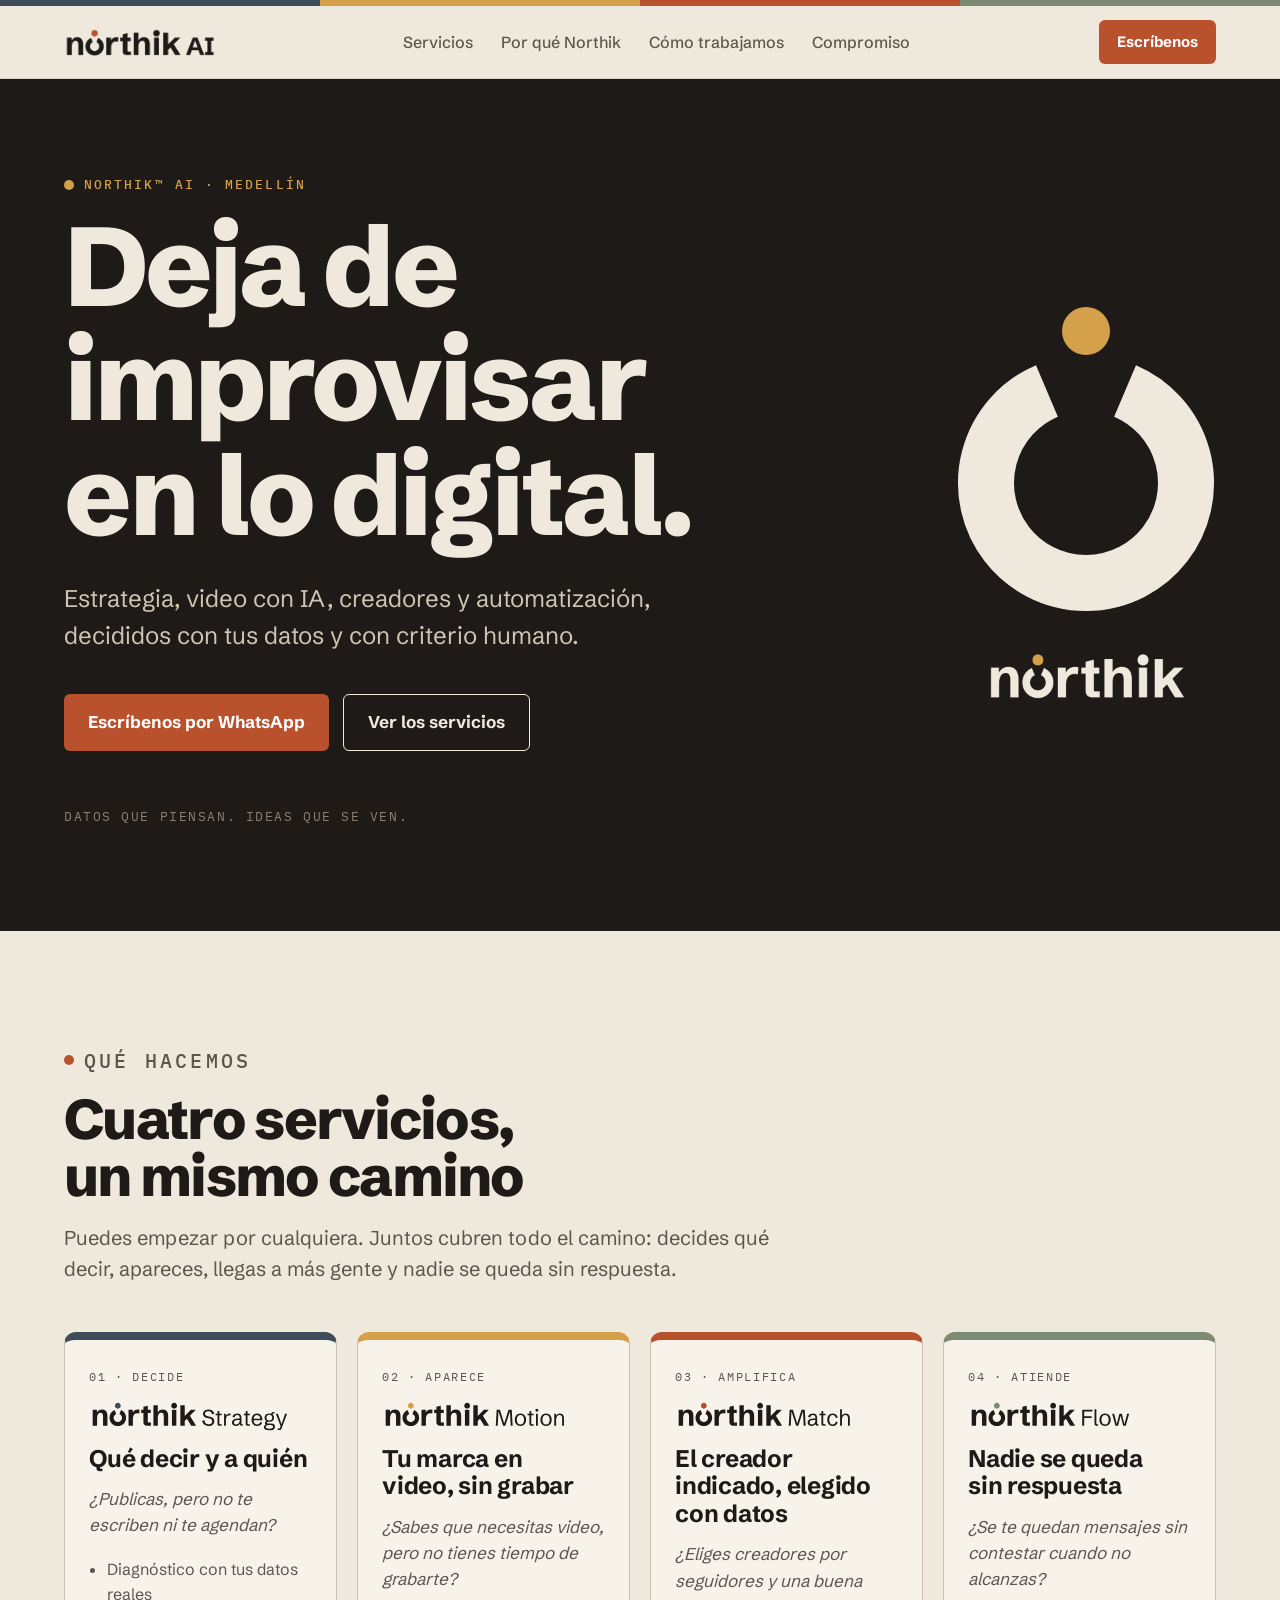
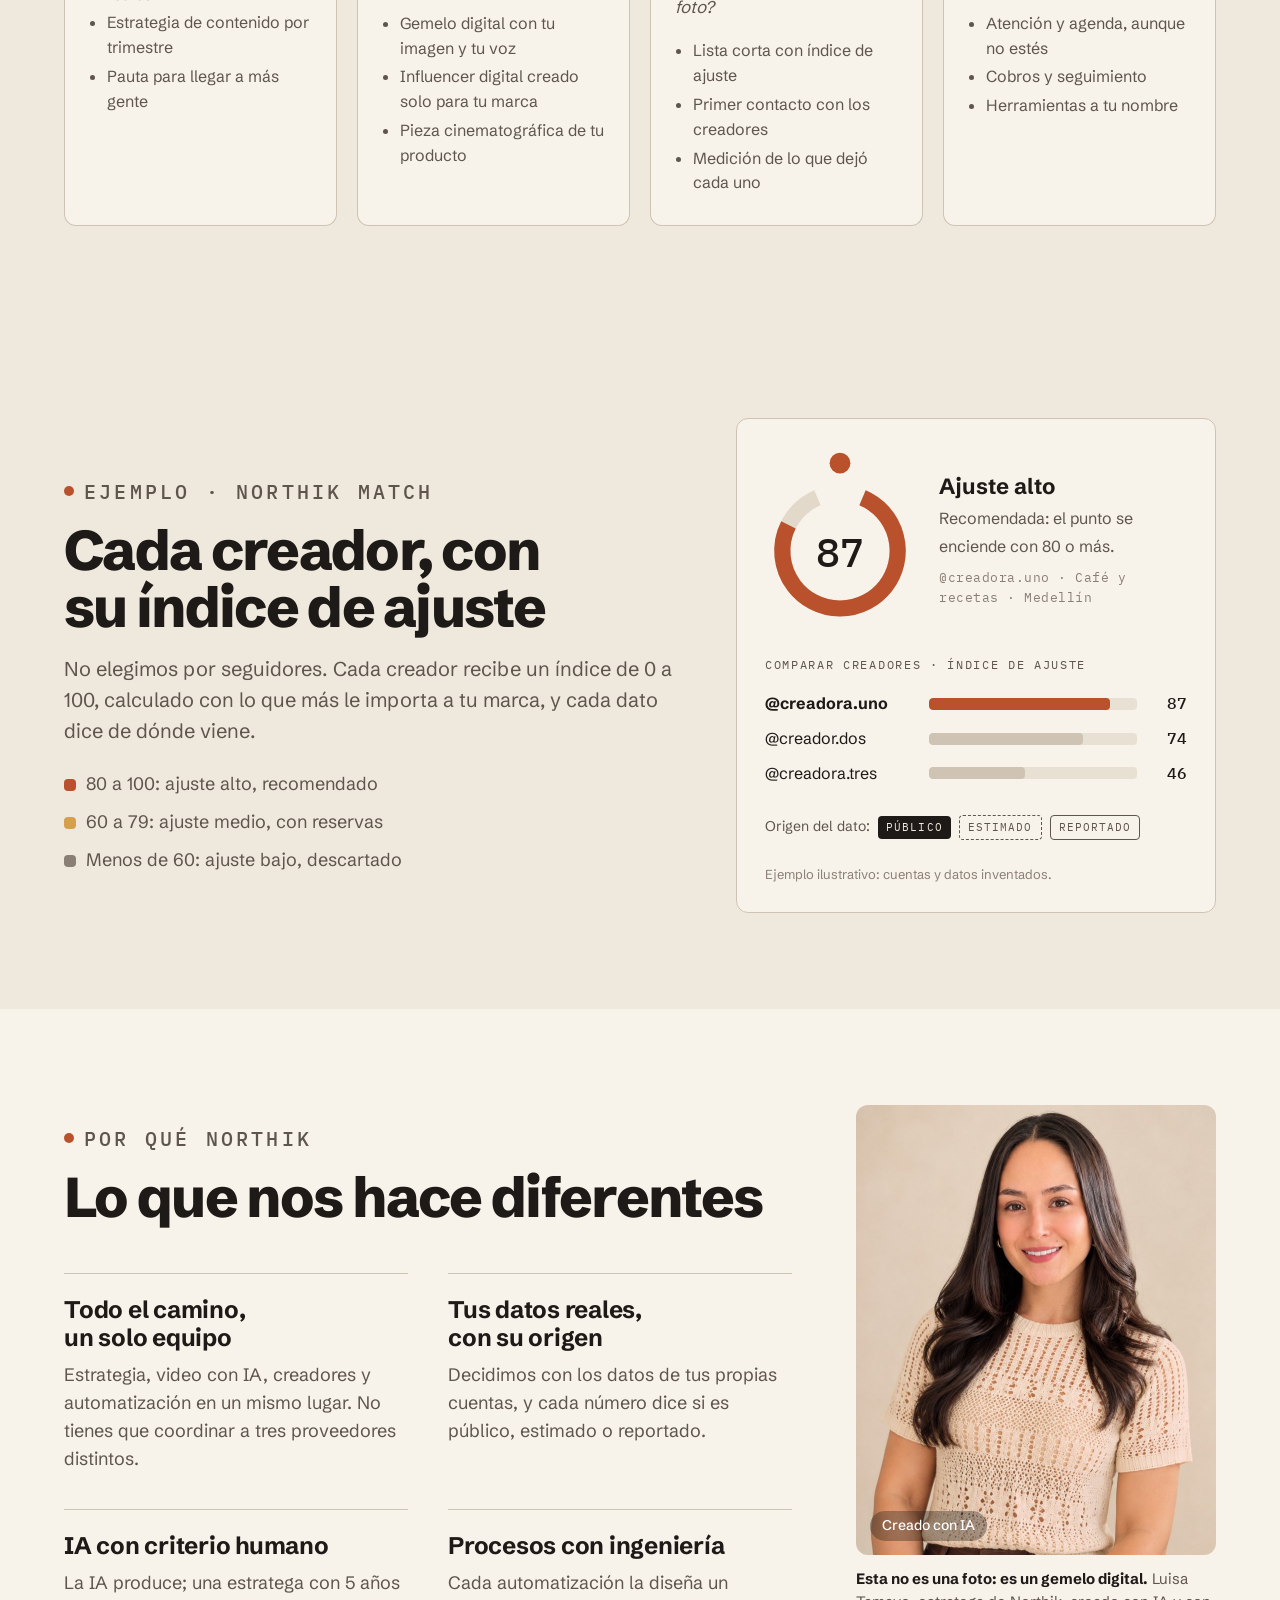
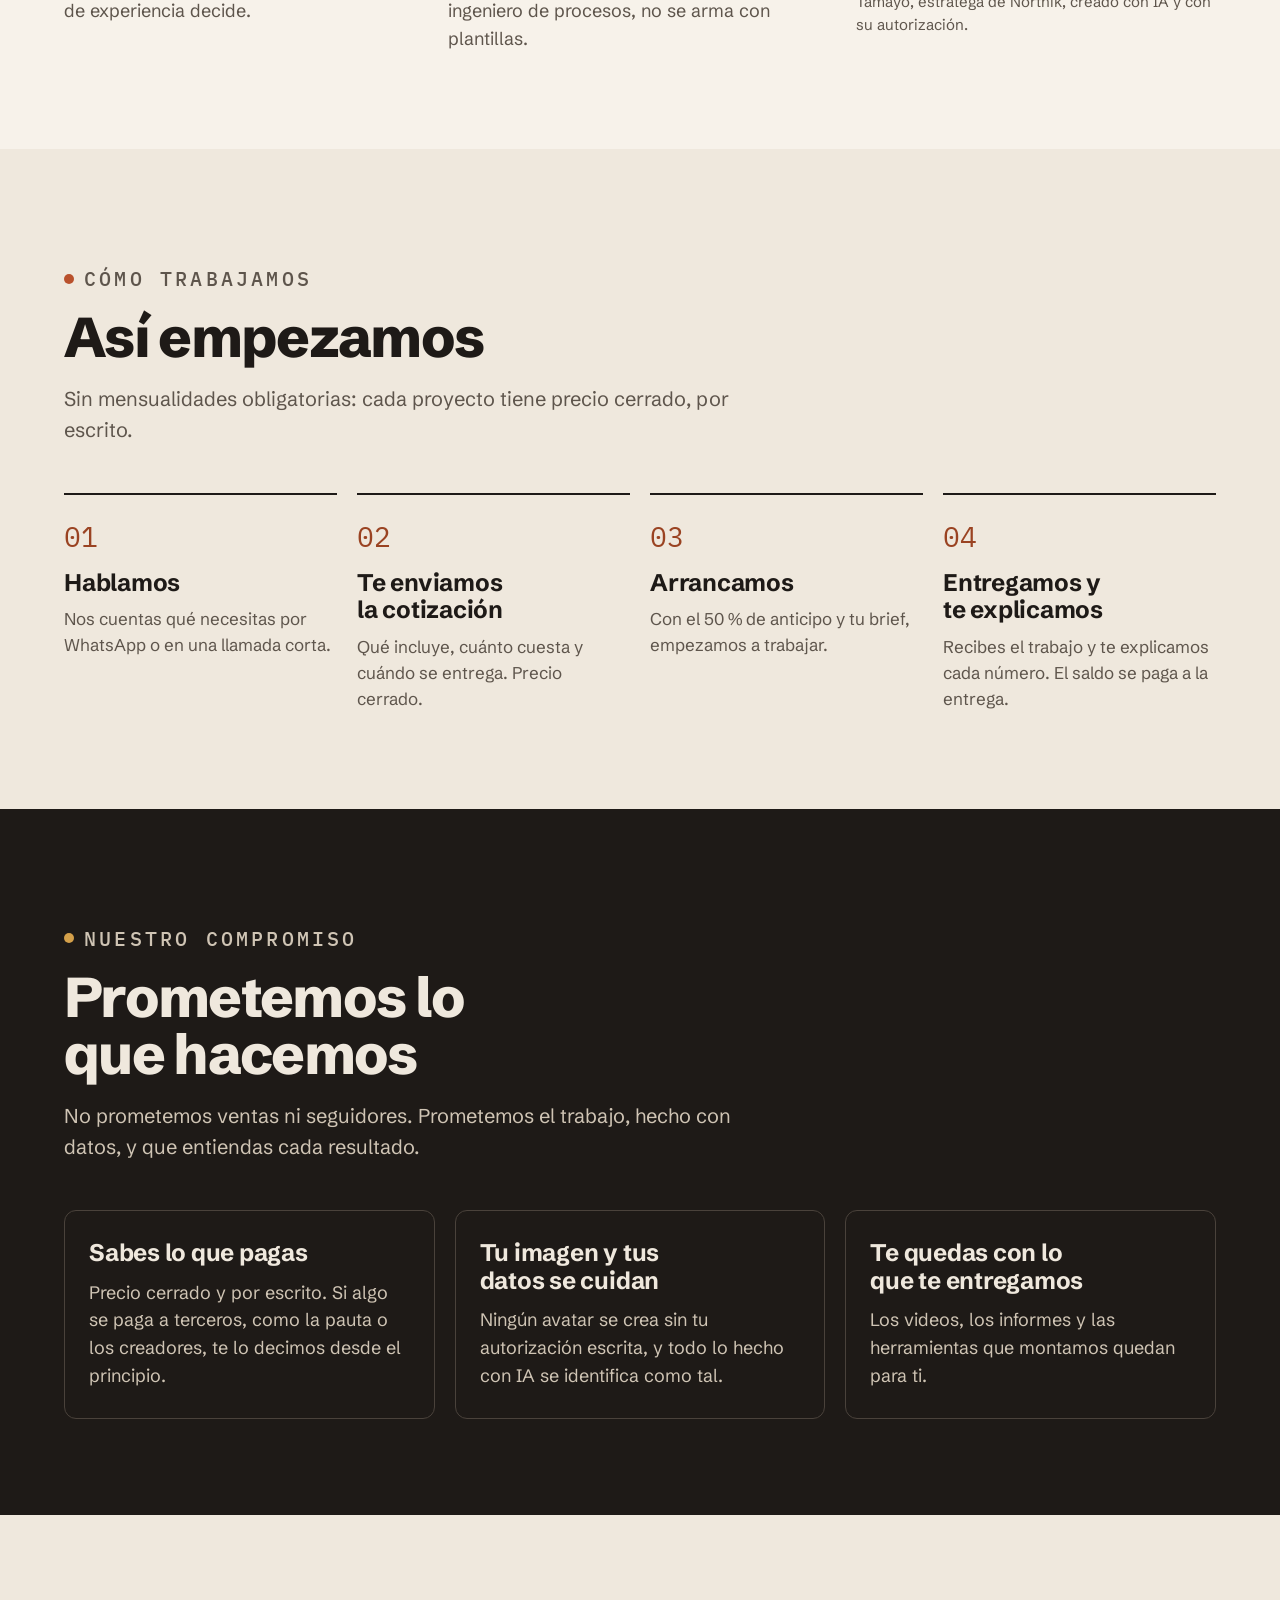
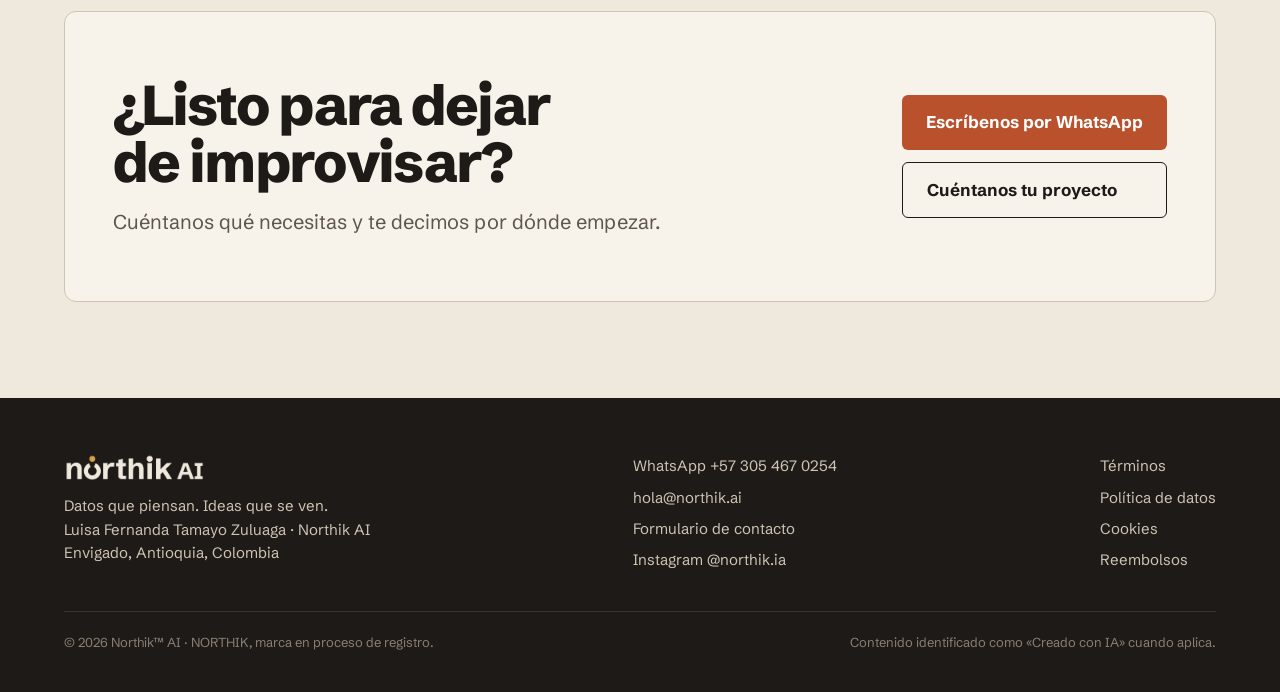
==== index.html @ 6ad9dfb3 "Web: tarjetas de servicios con el logo de cada submarca, como en el portafolio Co-Authored-By: Claud" ====
<!DOCTYPE html>
<html lang="es">
<head>
<meta charset="utf-8">
<meta name="viewport" content="width=device-width, initial-scale=1">
<title>Northik AI · Deja de improvisar en lo digital</title>
<meta name="description" content="Estrategia, video con IA, creadores y automatización, decididos con tus datos y con criterio humano. Northik AI, Medellín.">
<meta http-equiv="Content-Security-Policy" content="default-src 'self'; script-src 'self'; style-src 'self' 'unsafe-inline'; font-src 'self'; img-src 'self' data:; connect-src 'self'; object-src 'none'; base-uri 'none'; form-action 'self'; upgrade-insecure-requests">
<meta name="referrer" content="strict-origin-when-cross-origin">
<meta name="theme-color" content="#1E1A17">
<link rel="icon" type="image/png" sizes="32x32" href="/favicon-32.png">
<link rel="apple-touch-icon" href="/apple-touch-icon.png">
<meta property="og:type" content="website">
<meta property="og:url" content="https://northik.ai/">
<meta property="og:title" content="Northik AI · Deja de improvisar en lo digital">
<meta property="og:description" content="Estrategia, video con IA, creadores y automatización, decididos con tus datos y con criterio humano.">
<meta property="og:image" content="https://northik.ai/og.png">
<meta name="twitter:card" content="summary_large_image">
<link rel="stylesheet" href="/fuentes/fuentes.css">
<style>
:root{
  --grafito:#1e1a17; --arena:#efe8dd; --arena-clara:#f7f2ea; --piedra:#cfc4b4;
  --gris:#5e554c; --humo:#8a7f74; --terracota:#b9512c; --terracota-p:#9a4322;
  --ocre:#d4a04a; --salvia:#7d8b74; --pizarra:#3e4c59;
  --display:"Schibsted Grotesk",Arial,sans-serif; --mono:"IBM Plex Mono",Consolas,monospace;
}
*{box-sizing:border-box}
html{scroll-behavior:smooth}
@media (prefers-reduced-motion:reduce){html{scroll-behavior:auto}}
body{margin:0;background:var(--arena);color:var(--grafito);font-family:var(--display);font-size:18px;line-height:1.55;-webkit-font-smoothing:antialiased}
img{max-width:100%;display:block}
a{color:inherit}
.wrap{max-width:1200px;margin:0 auto;padding:0 24px}
.eyebrow{font-family:var(--mono);font-size:13px;font-weight:500;letter-spacing:.16em;text-transform:uppercase;color:var(--terracota-p);margin:0 0 14px;display:flex;align-items:center;gap:10px}
.eyebrow::before{content:"";width:10px;height:10px;border-radius:50%;background:var(--terracota)}
h1,h2,h3{margin:0;font-weight:800;letter-spacing:-.03em;line-height:1.02;text-wrap:balance}
h2{font-size:clamp(34px,5vw,56px)}
h3{font-size:24px;letter-spacing:-.01em;line-height:1.15;font-weight:700}
p{margin:0}
.btn{display:inline-flex;align-items:center;gap:10px;min-height:52px;padding:14px 24px;border-radius:6px;font-weight:700;font-size:17px;text-decoration:none;transition:transform .15s ease,background .15s ease}
.btn:hover{transform:translateY(-2px)}
.btn:focus-visible,a:focus-visible{outline:3px solid var(--ocre);outline-offset:3px}
.btn-primary{background:var(--terracota);color:#fff}
.btn-primary:hover{background:var(--terracota-p)}
.btn-ghost{border:1.5px solid currentColor}
.band{display:grid;grid-template-columns:repeat(4,1fr);height:6px}
.band i:nth-child(1){background:var(--pizarra)}.band i:nth-child(2){background:var(--ocre)}.band i:nth-child(3){background:var(--terracota)}.band i:nth-child(4){background:var(--salvia)}

/* nav */
header.top{position:sticky;top:0;z-index:10;background:rgba(239,232,221,.92);backdrop-filter:blur(8px);border-bottom:1px solid rgba(207,196,180,.6)}
.nav{display:flex;align-items:center;justify-content:space-between;gap:20px;height:72px}
.nav img{height:28px;width:auto}
.nav ul{list-style:none;display:flex;gap:28px;margin:0;padding:0;font-size:16px;font-weight:500}
.nav ul a{text-decoration:none;color:var(--gris)}
.nav ul a:hover{color:var(--grafito)}
.nav .btn{min-height:44px;padding:10px 18px;font-size:15px}
@media (max-width:860px){.nav ul{display:none}}

/* hero */
.hero{background:var(--grafito);color:var(--arena);padding:96px 0 104px}
.hero .eyebrow{color:var(--ocre)}.hero .eyebrow::before{background:var(--ocre)}
.hero h1{font-size:clamp(48px,9vw,112px);max-width:11ch}
.hero .lede{font-size:clamp(19px,2.2vw,24px);color:var(--piedra);max-width:640px;margin-top:28px}
.hero .ctas{display:flex;flex-wrap:wrap;gap:14px;margin-top:40px}
.hero .btn-ghost{color:var(--arena)}
.hero .firma{font-family:var(--mono);font-size:13px;letter-spacing:.12em;text-transform:uppercase;color:var(--humo);margin-top:56px}

/* sections */
section{padding:96px 0}
.intro{max-width:720px;margin-bottom:48px}
.intro p{color:var(--gris);font-size:20px;margin-top:18px}

/* servicios */
.servicios{display:grid;grid-template-columns:repeat(4,1fr);gap:20px}
.svc{background:var(--arena-clara);border:1px solid var(--piedra);border-radius:12px;padding:28px 24px 30px;border-top:8px solid var(--c);display:flex;flex-direction:column;gap:14px}
.svc .etapa{font-family:var(--mono);font-size:12px;letter-spacing:.14em;text-transform:uppercase;color:var(--gris)}
.svc img{height:30px;width:auto;object-fit:contain;object-position:left}
.svc .pregunta{font-size:17px;color:var(--gris);font-style:italic}
.svc ul{margin:4px 0 0;padding-left:18px;color:var(--gris);font-size:16px;display:flex;flex-direction:column;gap:4px}
@media (max-width:1000px){.servicios{grid-template-columns:repeat(2,1fr)}}
@media (max-width:600px){.servicios{grid-template-columns:1fr}}

/* diferentes */
.dif{background:var(--arena-clara)}
.dif-grid{display:grid;grid-template-columns:1fr 360px;gap:64px;align-items:start}
.razones{display:grid;grid-template-columns:1fr 1fr;gap:36px 40px}
.razon{border-top:1px solid var(--piedra);padding-top:22px;display:flex;flex-direction:column;gap:10px}
.razon p{color:var(--gris)}
.gemelo{display:flex;flex-direction:column;gap:12px}
.gemelo figure{margin:0;position:relative;border-radius:12px;overflow:hidden;background:var(--piedra);aspect-ratio:4/5}
.gemelo figure img{width:100%;height:100%;object-fit:cover}
.gemelo .tag{position:absolute;left:14px;bottom:14px;padding:4px 12px;border-radius:999px;background:rgba(30,26,23,.35);color:#fff;font-size:14px;font-weight:500}
.gemelo figcaption,.gemelo p{font-size:15px;color:var(--gris)}
.gemelo strong{color:var(--grafito)}
@media (max-width:900px){.dif-grid{grid-template-columns:1fr}.gemelo{max-width:360px}}
@media (max-width:600px){.razones{grid-template-columns:1fr}}

/* pasos */
.pasos{list-style:none;margin:0;padding:0;display:grid;grid-template-columns:repeat(4,1fr);gap:20px;counter-reset:p}
.pasos li{counter-increment:p;display:flex;flex-direction:column;gap:10px;padding-top:20px;border-top:2px solid var(--grafito)}
.pasos li::before{content:counter(p,decimal-leading-zero);font-family:var(--mono);font-size:28px;color:var(--terracota-p)}
.pasos p{color:var(--gris);font-size:17px}
@media (max-width:900px){.pasos{grid-template-columns:1fr 1fr}}
@media (max-width:560px){.pasos{grid-template-columns:1fr}}

/* compromiso */
.comp{background:var(--grafito);color:var(--arena)}
.comp .eyebrow{color:var(--ocre)}.comp .eyebrow::before{background:var(--ocre)}
.comp .intro p{color:var(--piedra)}
.garantias{display:grid;grid-template-columns:repeat(3,1fr);gap:20px}
.gar{border:1px solid #4a423b;border-radius:12px;padding:28px 24px;display:flex;flex-direction:column;gap:12px}
.gar p{color:var(--piedra)}
@media (max-width:860px){.garantias{grid-template-columns:1fr}}

/* cierre */
.cierre{text-align:left}
.cierre-box{background:var(--arena-clara);border:1px solid var(--piedra);border-radius:12px;padding:64px 48px;display:grid;grid-template-columns:1fr auto;gap:40px;align-items:center}
.cierre-box p{color:var(--gris);font-size:20px;margin-top:16px;max-width:560px}
.cierre-box .ctas{display:flex;flex-direction:column;gap:12px}
@media (max-width:800px){.cierre-box{grid-template-columns:1fr;padding:44px 28px}}

footer{background:var(--grafito);color:var(--piedra);padding:56px 0 40px;font-size:15px}
.foot{display:flex;flex-wrap:wrap;justify-content:space-between;gap:28px}
.foot img{height:26px;width:auto;margin-bottom:14px}
.foot ul{list-style:none;margin:0;padding:0;display:flex;flex-direction:column;gap:8px}
.foot a{text-decoration:none}.foot a:hover{color:var(--arena)}
.legal{border-top:1px solid #3a332d;margin-top:40px;padding-top:20px;display:flex;flex-wrap:wrap;justify-content:space-between;gap:12px;font-size:13px;color:var(--humo)}

/* hero: el logo se arma en 1,2 s (manual de marca, lámina Motion) */
.hero-grid{display:flex;flex-wrap:wrap;align-items:center;gap:48px}
.hero-text{flex:999 1 560px;min-width:0}
.hero-art{flex:1 1 260px;display:flex;justify-content:center}
.lockup{display:flex;flex-direction:column;align-items:center;gap:28px}
.sym{width:min(100%,260px);height:auto;overflow:visible}
.lockup .word{width:200px;height:auto}
.ring-draw{stroke-dasharray:100;stroke-dashoffset:0}
@media (prefers-reduced-motion:no-preference){
 .ring-draw{animation:dibujar .6s cubic-bezier(.4,0,.2,1) both}
 .dot-rise{animation:subir .3s .6s cubic-bezier(.2,.7,.2,1) both}
 .lockup .word{animation:asomar .3s .9s cubic-bezier(.2,.7,.2,1) both}
}
@keyframes dibujar{from{stroke-dashoffset:100}}
@keyframes subir{from{opacity:0;transform:translateY(150px)}}
@keyframes asomar{from{opacity:0;transform:translateY(16px)}}
@media (max-width:760px){.hero-art{display:none}}

/* ejemplo de Match: visualización de datos (manual de marca, lámina Datos) */
.match-grid{display:grid;grid-template-columns:1fr 480px;gap:64px;align-items:center}
.match-grid .intro{margin-bottom:0}
.match-grid ul.claves{margin:24px 0 0;padding:0;list-style:none;display:flex;flex-direction:column;gap:10px;color:var(--gris)}
.claves i{display:inline-block;width:12px;height:12px;border-radius:4px;margin-right:10px;vertical-align:-1px}
.ficha{background:var(--arena-clara);border:1px solid var(--piedra);border-radius:12px;padding:28px;display:flex;flex-direction:column;gap:24px}
.gauge-row{display:flex;align-items:center;gap:24px}
.gauge{position:relative;width:150px;flex:0 0 150px}
.gauge svg{width:100%;height:auto;display:block;overflow:visible}
.gauge .num{position:absolute;left:0;right:0;top:57%;transform:translateY(-50%);text-align:center;font-family:var(--mono);font-size:40px;font-weight:500}
.g-track{stroke:#e2d9cb}
.g-val{stroke:var(--terracota);stroke-dasharray:100;stroke-dashoffset:calc(100 - var(--v))}
.g-dot{fill:var(--terracota);transition:fill .3s ease}
html.js .ficha .g-dot{fill:var(--piedra)}
html.js .ficha.encendida .g-dot{fill:var(--terracota)}
.gauge-txt b{display:block;font-size:22px}
.gauge-txt span{color:var(--gris);font-size:16px}
.gauge-txt .quien{display:block;font-family:var(--mono);font-size:13px;letter-spacing:.04em;color:var(--humo);margin-top:8px}
.lab{font-family:var(--mono);font-size:12px;letter-spacing:.14em;text-transform:uppercase;color:var(--gris);margin-bottom:12px}
.comp-row{display:grid;grid-template-columns:150px 1fr 36px;gap:14px;align-items:center;font-size:16px;padding:5px 0}
.comp-row .bar{height:12px;border-radius:4px;background:#e8e0d3;overflow:hidden}
.comp-row .bar i{display:block;height:100%;width:var(--v);background:var(--piedra);border-radius:4px}
.comp-row.acento{font-weight:700}
.comp-row.acento .bar i{background:var(--terracota)}
.comp-row strong{font-family:var(--mono);font-weight:500;text-align:right}
html.js .ficha .comp-row .bar i{width:0;transition:width .4s cubic-bezier(.2,.7,.2,1)}
html.js .ficha.visible .comp-row .bar i{width:var(--v)}
html.js .ficha.visible .comp-row:nth-child(3) .bar i{transition-delay:.08s}
html.js .ficha.visible .comp-row:nth-child(4) .bar i{transition-delay:.16s}
html.js .ficha .g-val{stroke-dashoffset:100;transition:stroke-dashoffset 1.1s cubic-bezier(.4,0,.2,1)}
html.js .ficha.visible .g-val{stroke-dashoffset:calc(100 - var(--v))}
@media (prefers-reduced-motion:reduce){html.js .ficha .comp-row .bar i,html.js .ficha .g-val{transition:none}}
.origen{display:flex;flex-wrap:wrap;align-items:center;gap:8px;font-size:14px;color:var(--gris)}
.chip{font-family:var(--mono);font-size:11px;letter-spacing:.1em;padding:3px 8px;border-radius:4px}
.chip.pub{background:var(--grafito);color:var(--arena)}
.chip.est{border:1px dashed var(--gris);color:var(--gris)}
.chip.rep{border:1px solid var(--gris);color:var(--gris)}
.ficha .nota{font-size:13px;color:var(--humo)}
@media (max-width:960px){.match-grid{grid-template-columns:1fr}.ficha{max-width:520px}}
@media (max-width:480px){.gauge-row{flex-direction:column;align-items:flex-start}.comp-row{grid-template-columns:110px 1fr 32px}}
</style>
</head>
<body>

<div class="band" aria-hidden="true"><i></i><i></i><i></i><i></i></div>
<header class="top">
  <nav class="wrap nav" aria-label="Principal">
    <a href="#inicio" aria-label="Northik AI, inicio"><img src="/img/logo-ai.png" alt="Northik AI" width="161" height="30"></a>
    <ul>
      <li><a href="#servicios">Servicios</a></li>
      <li><a href="#diferentes">Por qué Northik</a></li>
      <li><a href="#como-trabajamos">Cómo trabajamos</a></li>
      <li><a href="#compromiso">Compromiso</a></li>
    </ul>
    <a class="btn btn-primary" href="https://wa.me/573054670254?text=Hola%20Northik%2C%20quiero%20contarles%20mi%20proyecto">Escríbenos</a>
  </nav>
</header>

<main id="inicio">
  <section class="hero">
    <div class="wrap hero-grid">
      <div class="hero-text">
      <p class="eyebrow">Northik™ AI · Medellín</p>
      <h1>Deja de improvisar en lo digital.</h1>
      <p class="lede">Estrategia, video con IA, creadores y automatización, decididos con tus datos y con criterio humano.</p>
      <div class="ctas">
        <a class="btn btn-primary" href="https://wa.me/573054670254?text=Hola%20Northik%2C%20quiero%20contarles%20mi%20proyecto">Escríbenos por WhatsApp</a>
        <a class="btn btn-ghost" href="#servicios">Ver los servicios</a>
      </div>
      <p class="firma">Datos que piensan. Ideas que se ven.</p>
      </div>
      <div class="hero-art">
        <div class="lockup" aria-label="Logo de Northik" role="img">
          <svg class="sym" viewBox="20 -10 260 320" aria-hidden="true">
            <path class="ring-draw" d="M189.07 77.95 A100 100 0 1 1 110.93 77.95" fill="none" stroke="#EFE8DD" stroke-width="56" pathLength="100"/>
            <g class="dot-rise"><circle cx="150" cy="18" r="24" fill="#D4A04A"/></g>
          </svg>
          <img class="word" src="/img/logo-claro.png" alt="" width="240" height="57">
        </div>
      </div>
    </div>
  </section>

  <section id="servicios">
    <div class="wrap">
      <div class="intro">
        <p class="eyebrow">Qué hacemos</p>
        <h2>Cuatro servicios, un mismo camino</h2>
        <p>Puedes empezar por cualquiera. Juntos cubren todo el camino: decides qué decir, apareces, llegas a más gente y nadie se queda sin respuesta.</p>
      </div>
      <div class="servicios">
        <article class="svc" style="--c:var(--pizarra)">
          <span class="etapa">01 · Decide</span>
          <img src="/img/northik-strategy.svg" alt="Northik Strategy" width="200" height="30">
          <h3>Qué decir y a quién</h3>
          <p class="pregunta">¿Publicas, pero no te escriben ni te agendan?</p>
          <ul><li>Diagnóstico con tus datos reales</li><li>Estrategia de contenido por trimestre</li><li>Pauta para llegar a más gente</li></ul>
        </article>
        <article class="svc" style="--c:var(--ocre)">
          <span class="etapa">02 · Aparece</span>
          <img src="/img/northik-motion.svg" alt="Northik Motion" width="200" height="30">
          <h3>Tu marca en video, sin grabar</h3>
          <p class="pregunta">¿Sabes que necesitas video, pero no tienes tiempo de grabarte?</p>
          <ul><li>Gemelo digital con tu imagen y tu voz</li><li>Influencer digital creado solo para tu marca</li><li>Pieza cinematográfica de tu producto</li></ul>
        </article>
        <article class="svc" style="--c:var(--terracota)">
          <span class="etapa">03 · Amplifica</span>
          <img src="/img/northik-match.svg" alt="Northik Match" width="200" height="30">
          <h3>El creador indicado, elegido con datos</h3>
          <p class="pregunta">¿Eliges creadores por seguidores y una buena foto?</p>
          <ul><li>Lista corta con índice de ajuste</li><li>Primer contacto con los creadores</li><li>Medición de lo que dejó cada uno</li></ul>
        </article>
        <article class="svc" style="--c:var(--salvia)">
          <span class="etapa">04 · Atiende</span>
          <img src="/img/northik-flow.svg" alt="Northik Flow" width="200" height="30">
          <h3>Nadie se queda sin respuesta</h3>
          <p class="pregunta">¿Se te quedan mensajes sin contestar cuando no alcanzas?</p>
          <ul><li>Atención y agenda, aunque no estés</li><li>Cobros y seguimiento</li><li>Herramientas a tu nombre</li></ul>
        </article>
      </div>
    </div>
  </section>

  <section id="ejemplo-match">
    <div class="wrap match-grid">
      <div class="intro">
        <p class="eyebrow">Ejemplo · Northik Match</p>
        <h2>Cada creador, con su índice de ajuste</h2>
        <p>No elegimos por seguidores. Cada creador recibe un índice de 0 a 100, calculado con lo que más le importa a tu marca, y cada dato dice de dónde viene.</p>
        <ul class="claves"><li><i style="background:var(--terracota)"></i>80 a 100: ajuste alto, recomendado</li><li><i style="background:var(--ocre)"></i>60 a 79: ajuste medio, con reservas</li><li><i style="background:var(--humo)"></i>Menos de 60: ajuste bajo, descartado</li></ul>
      </div>
      <div class="ficha" id="ficha">
        <div class="gauge-row">
          <div class="gauge">
            <svg viewBox="20 -10 260 320" aria-hidden="true">
              <path class="g-track" d="M189.07 77.95 A100 100 0 1 1 110.93 77.95" fill="none" stroke-width="28" pathLength="100"/>
              <path class="g-val" style="--v:87" d="M189.07 77.95 A100 100 0 1 1 110.93 77.95" fill="none" stroke-width="28" pathLength="100"/>
              <circle class="g-dot" cx="150" cy="18" r="18"/>
            </svg>
            <span class="num" id="indice-num">87</span>
          </div>
          <div class="gauge-txt"><b>Ajuste alto</b><span>Recomendada: el punto se enciende con 80 o más.</span><span class="quien">@creadora.uno · Café y recetas · Medellín</span></div>
        </div>
        <div>
          <p class="lab">Comparar creadores · índice de ajuste</p>
          <div class="comp-row acento"><span>@creadora.uno</span><div class="bar"><i style="--v:87%"></i></div><strong>87</strong></div>
          <div class="comp-row"><span>@creador.dos</span><div class="bar"><i style="--v:74%"></i></div><strong>74</strong></div>
          <div class="comp-row"><span>@creadora.tres</span><div class="bar"><i style="--v:46%"></i></div><strong>46</strong></div>
        </div>
        <div class="origen">Origen del dato: <span class="chip pub">PÚBLICO</span><span class="chip est">ESTIMADO</span><span class="chip rep">REPORTADO</span></div>
        <p class="nota">Ejemplo ilustrativo: cuentas y datos inventados.</p>
      </div>
    </div>
  </section>

  <section class="dif" id="diferentes">
    <div class="wrap dif-grid">
      <div>
        <div class="intro">
          <p class="eyebrow">Por qué Northik</p>
          <h2>Lo que nos hace diferentes</h2>
        </div>
        <div class="razones">
          <div class="razon"><h3>Todo el camino, un solo equipo</h3><p>Estrategia, video con IA, creadores y automatización en un mismo lugar. No tienes que coordinar a tres proveedores distintos.</p></div>
          <div class="razon"><h3>Tus datos reales, con su origen</h3><p>Decidimos con los datos de tus propias cuentas, y cada número dice si es público, estimado o reportado.</p></div>
          <div class="razon"><h3>IA con criterio humano</h3><p>La IA produce; una estratega con 5 años de experiencia decide.</p></div>
          <div class="razon"><h3>Procesos con ingeniería</h3><p>Cada automatización la diseña un ingeniero de procesos, no se arma con plantillas.</p></div>
        </div>
      </div>
      <div class="gemelo">
        <figure>
          <img src="/img/gemelo-lulu.jpg" alt="Gemelo digital de Luisa Tamayo, estratega de Northik, creado con IA" width="720" height="900" loading="lazy">
          <span class="tag">Creado con IA</span>
        </figure>
        <p><strong>Esta no es una foto: es un gemelo digital.</strong> Luisa Tamayo, estratega de Northik, creado con IA y con su autorización.</p>
      </div>
    </div>
  </section>

  <section id="como-trabajamos">
    <div class="wrap">
      <div class="intro">
        <p class="eyebrow">Cómo trabajamos</p>
        <h2>Así empezamos</h2>
        <p>Sin mensualidades obligatorias: cada proyecto tiene precio cerrado, por escrito.</p>
      </div>
      <ol class="pasos">
        <li><h3>Hablamos</h3><p>Nos cuentas qué necesitas por WhatsApp o en una llamada corta.</p></li>
        <li><h3>Te enviamos la cotización</h3><p>Qué incluye, cuánto cuesta y cuándo se entrega. Precio cerrado.</p></li>
        <li><h3>Arrancamos</h3><p>Con el 50 % de anticipo y tu brief, empezamos a trabajar.</p></li>
        <li><h3>Entregamos y te explicamos</h3><p>Recibes el trabajo y te explicamos cada número. El saldo se paga a la entrega.</p></li>
      </ol>
    </div>
  </section>

  <section class="comp" id="compromiso">
    <div class="wrap">
      <div class="intro">
        <p class="eyebrow">Nuestro compromiso</p>
        <h2>Prometemos lo que hacemos</h2>
        <p>No prometemos ventas ni seguidores. Prometemos el trabajo, hecho con datos, y que entiendas cada resultado.</p>
      </div>
      <div class="garantias">
        <div class="gar"><h3>Sabes lo que pagas</h3><p>Precio cerrado y por escrito. Si algo se paga a terceros, como la pauta o los creadores, te lo decimos desde el principio.</p></div>
        <div class="gar"><h3>Tu imagen y tus datos se cuidan</h3><p>Ningún avatar se crea sin tu autorización escrita, y todo lo hecho con IA se identifica como tal.</p></div>
        <div class="gar"><h3>Te quedas con lo que te entregamos</h3><p>Los videos, los informes y las herramientas que montamos quedan para ti.</p></div>
      </div>
    </div>
  </section>

  <section class="cierre" id="contacto">
    <div class="wrap">
      <div class="cierre-box">
        <div>
          <h2>¿Listo para dejar de improvisar?</h2>
          <p>Cuéntanos qué necesitas y te decimos por dónde empezar.</p>
        </div>
        <div class="ctas">
          <a class="btn btn-primary" href="https://wa.me/573054670254?text=Hola%20Northik%2C%20quiero%20contarles%20mi%20proyecto">Escríbenos por WhatsApp</a>
          <a class="btn btn-ghost" href="/contacto/">Cuéntanos tu proyecto</a>
        </div>
      </div>
    </div>
  </section>
</main>

<footer>
  <div class="wrap">
    <div class="foot">
      <div>
        <img src="/img/logo-ai-claro.png" alt="Northik AI" width="140" height="26">
        <p>Datos que piensan. Ideas que se ven.</p>
        <p>Luisa Fernanda Tamayo Zuluaga · Northik AI<br>Envigado, Antioquia, Colombia</p>
      </div>
      <ul>
        <li><a href="https://wa.me/573054670254">WhatsApp +57 305 467 0254</a></li>
        <li><a href="mailto:hola@northik.ai">hola@northik.ai</a></li>
        <li><a href="/contacto/">Formulario de contacto</a></li>
        <li><a href="https://instagram.com/northik.ia" rel="noopener">Instagram @northik.ia</a></li>
      </ul>
      <ul>
        <li><a href="/terminos/">Términos</a></li>
        <li><a href="/datos/">Política de datos</a></li>
        <li><a href="/cookies/">Cookies</a></li>
        <li><a href="/reembolsos/">Reembolsos</a></li>
      </ul>
    </div>
    <div class="legal">
      <span>© 2026 Northik™ AI · NORTHIK, marca en proceso de registro.</span>
      <span>Contenido identificado como «Creado con IA» cuando aplica.</span>
    </div>
  </div>
</footer>
<script src="/js/web.js" defer></script>
</body>
</html>
---- fuentes/fuentes.css ----
/* Fuentes alojadas en northik.ai (no se cargan desde Google). Licencia SIL Open Font License 1.1: ver LICENCIA-*.txt */
@font-face{font-family:'Schibsted Grotesk';font-style:normal;font-weight:400;font-display:swap;src:url(/fuentes/schibsted-grotesk-latin-400-normal.woff2) format('woff2')}
@font-face{font-family:'Schibsted Grotesk';font-style:normal;font-weight:500;font-display:swap;src:url(/fuentes/schibsted-grotesk-latin-500-normal.woff2) format('woff2')}
@font-face{font-family:'Schibsted Grotesk';font-style:normal;font-weight:700;font-display:swap;src:url(/fuentes/schibsted-grotesk-latin-700-normal.woff2) format('woff2')}
@font-face{font-family:'Schibsted Grotesk';font-style:normal;font-weight:800;font-display:swap;src:url(/fuentes/schibsted-grotesk-latin-800-normal.woff2) format('woff2')}
@font-face{font-family:'IBM Plex Mono';font-style:normal;font-weight:400;font-display:swap;src:url(/fuentes/ibm-plex-mono-latin-400-normal.woff2) format('woff2')}
@font-face{font-family:'IBM Plex Mono';font-style:normal;font-weight:500;font-display:swap;src:url(/fuentes/ibm-plex-mono-latin-500-normal.woff2) format('woff2')}
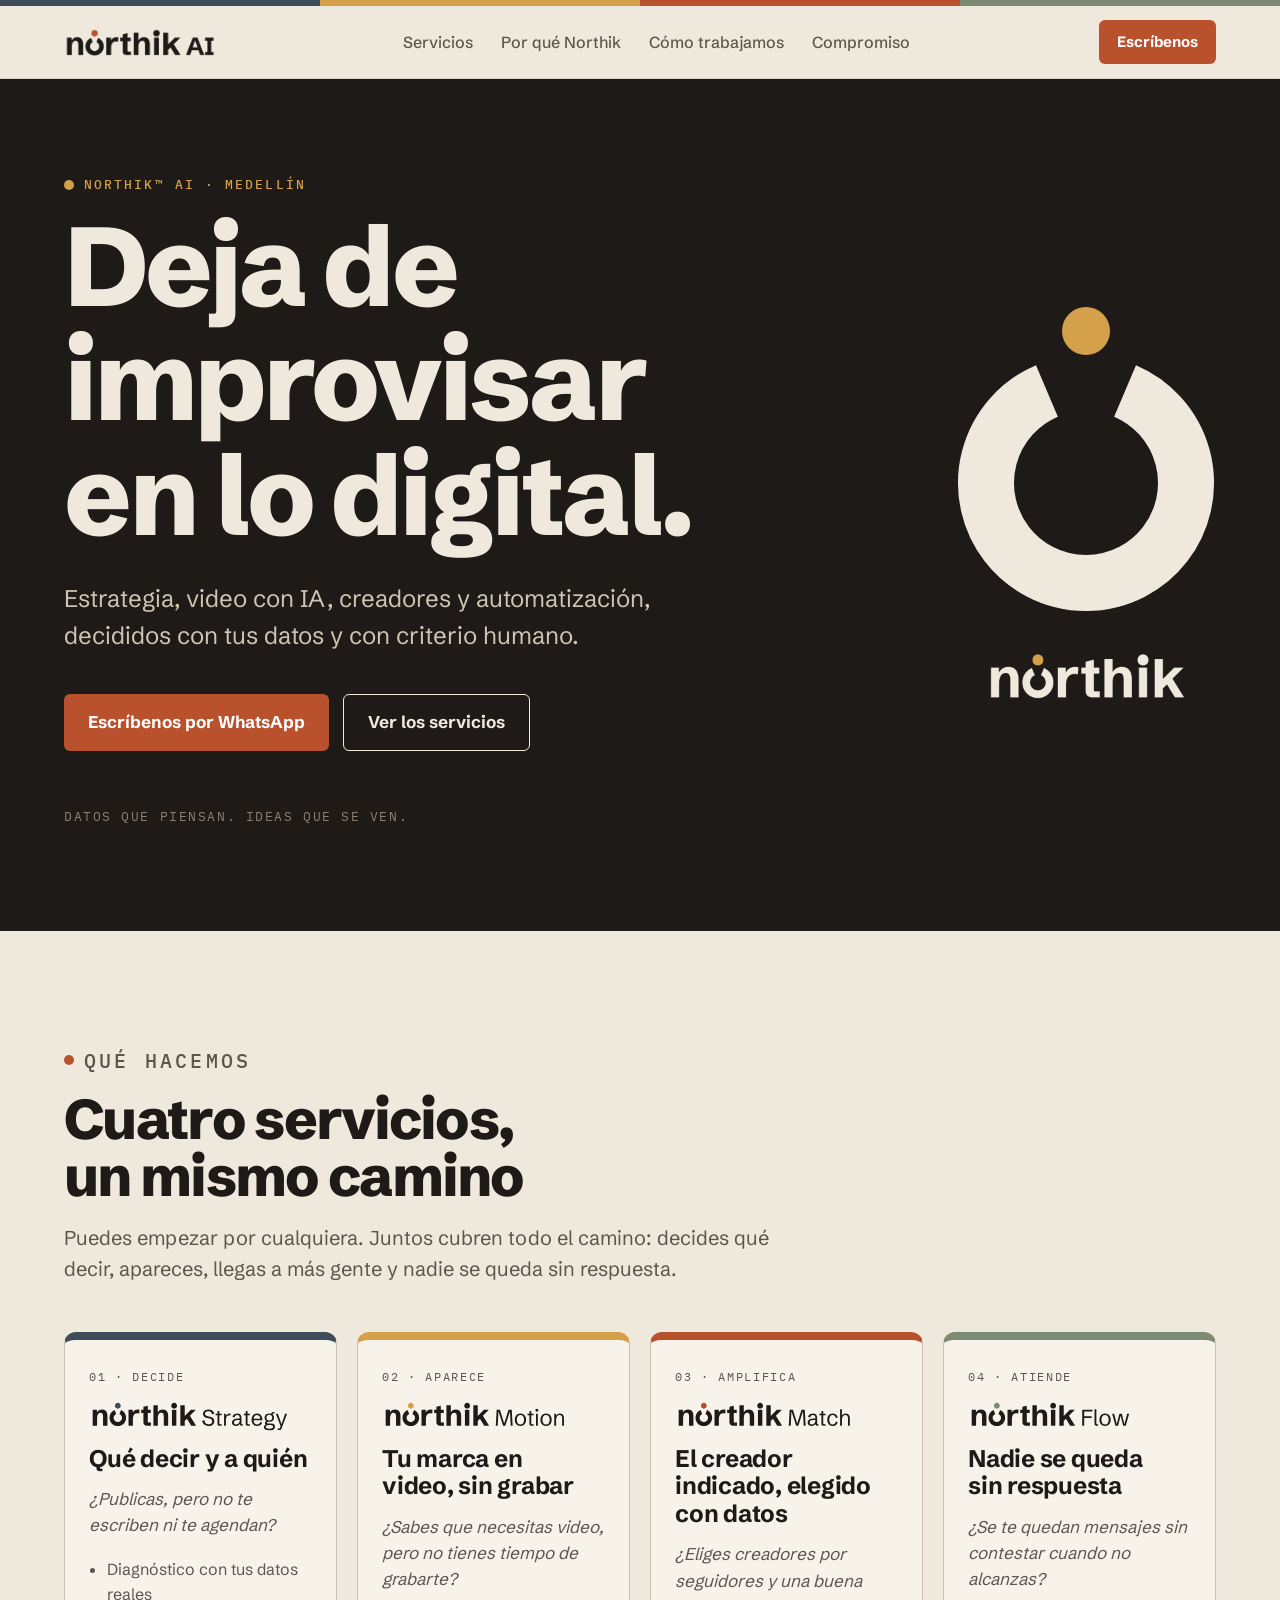
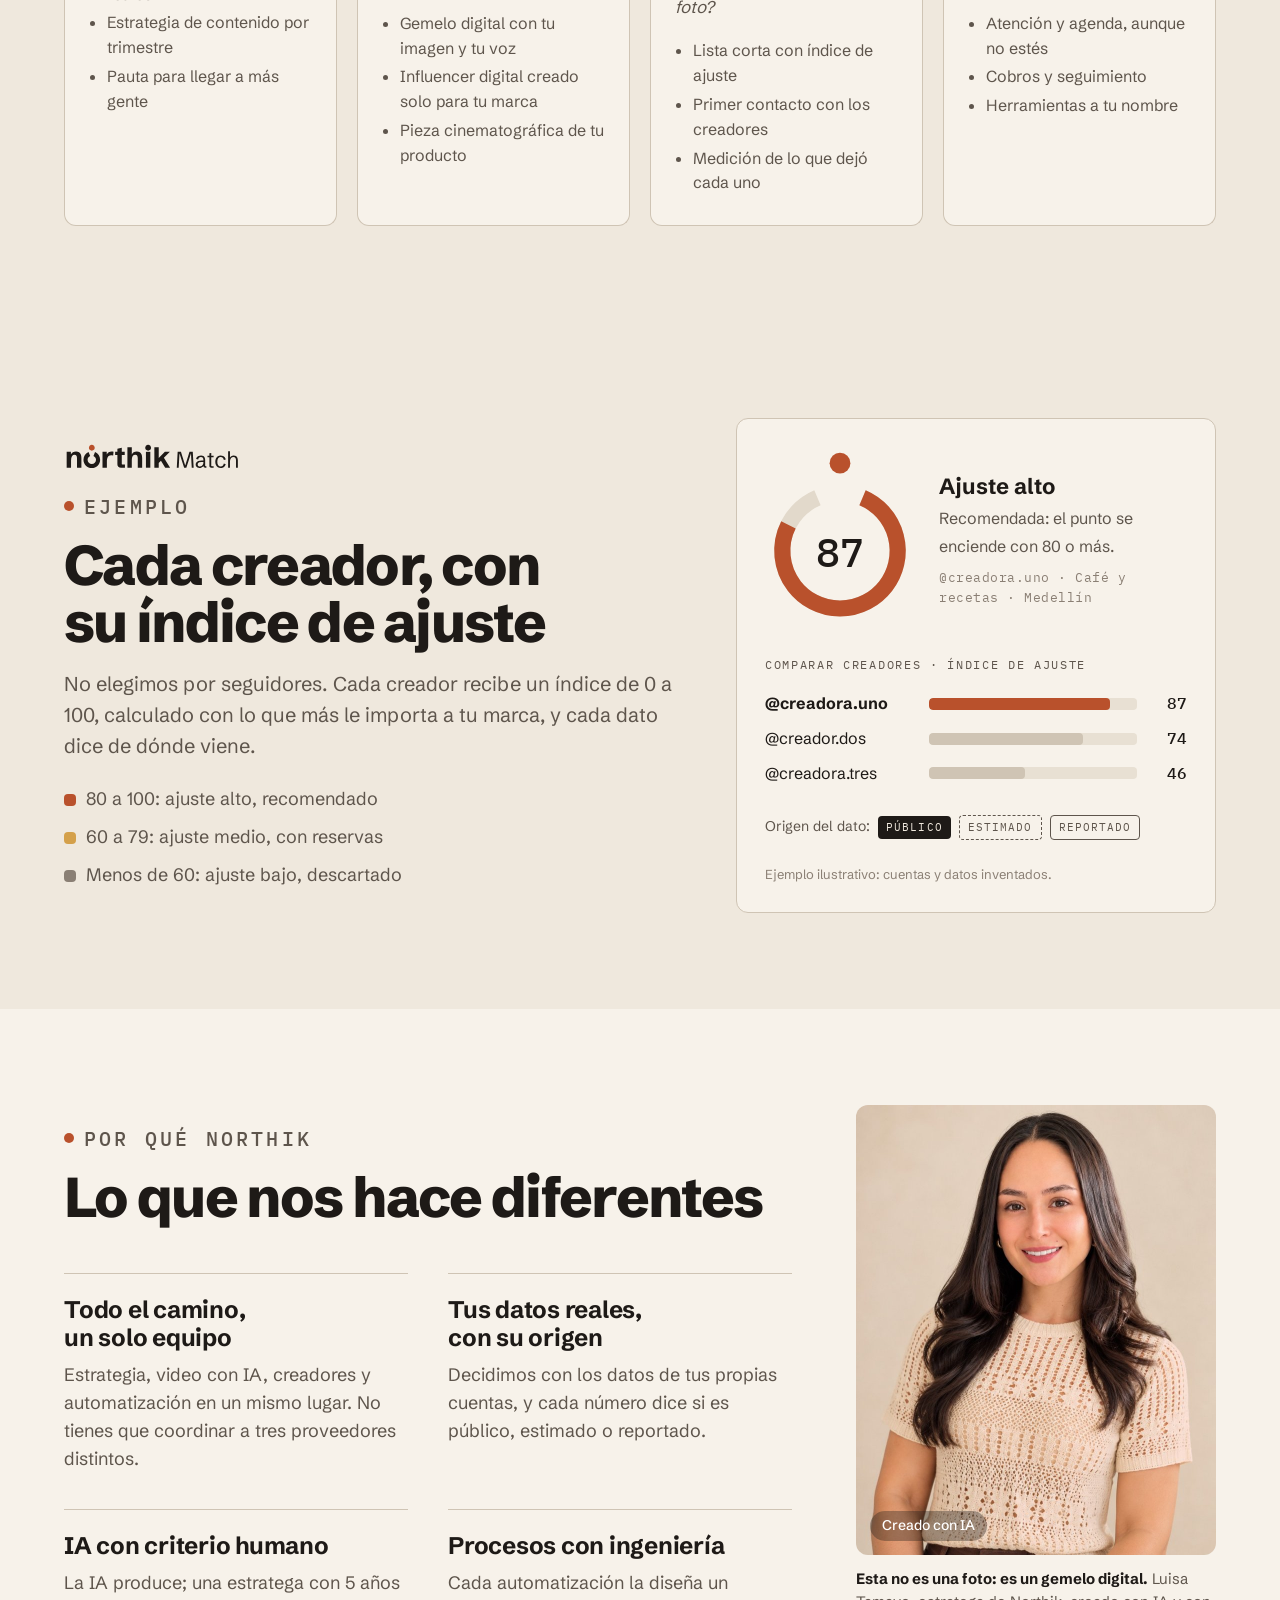
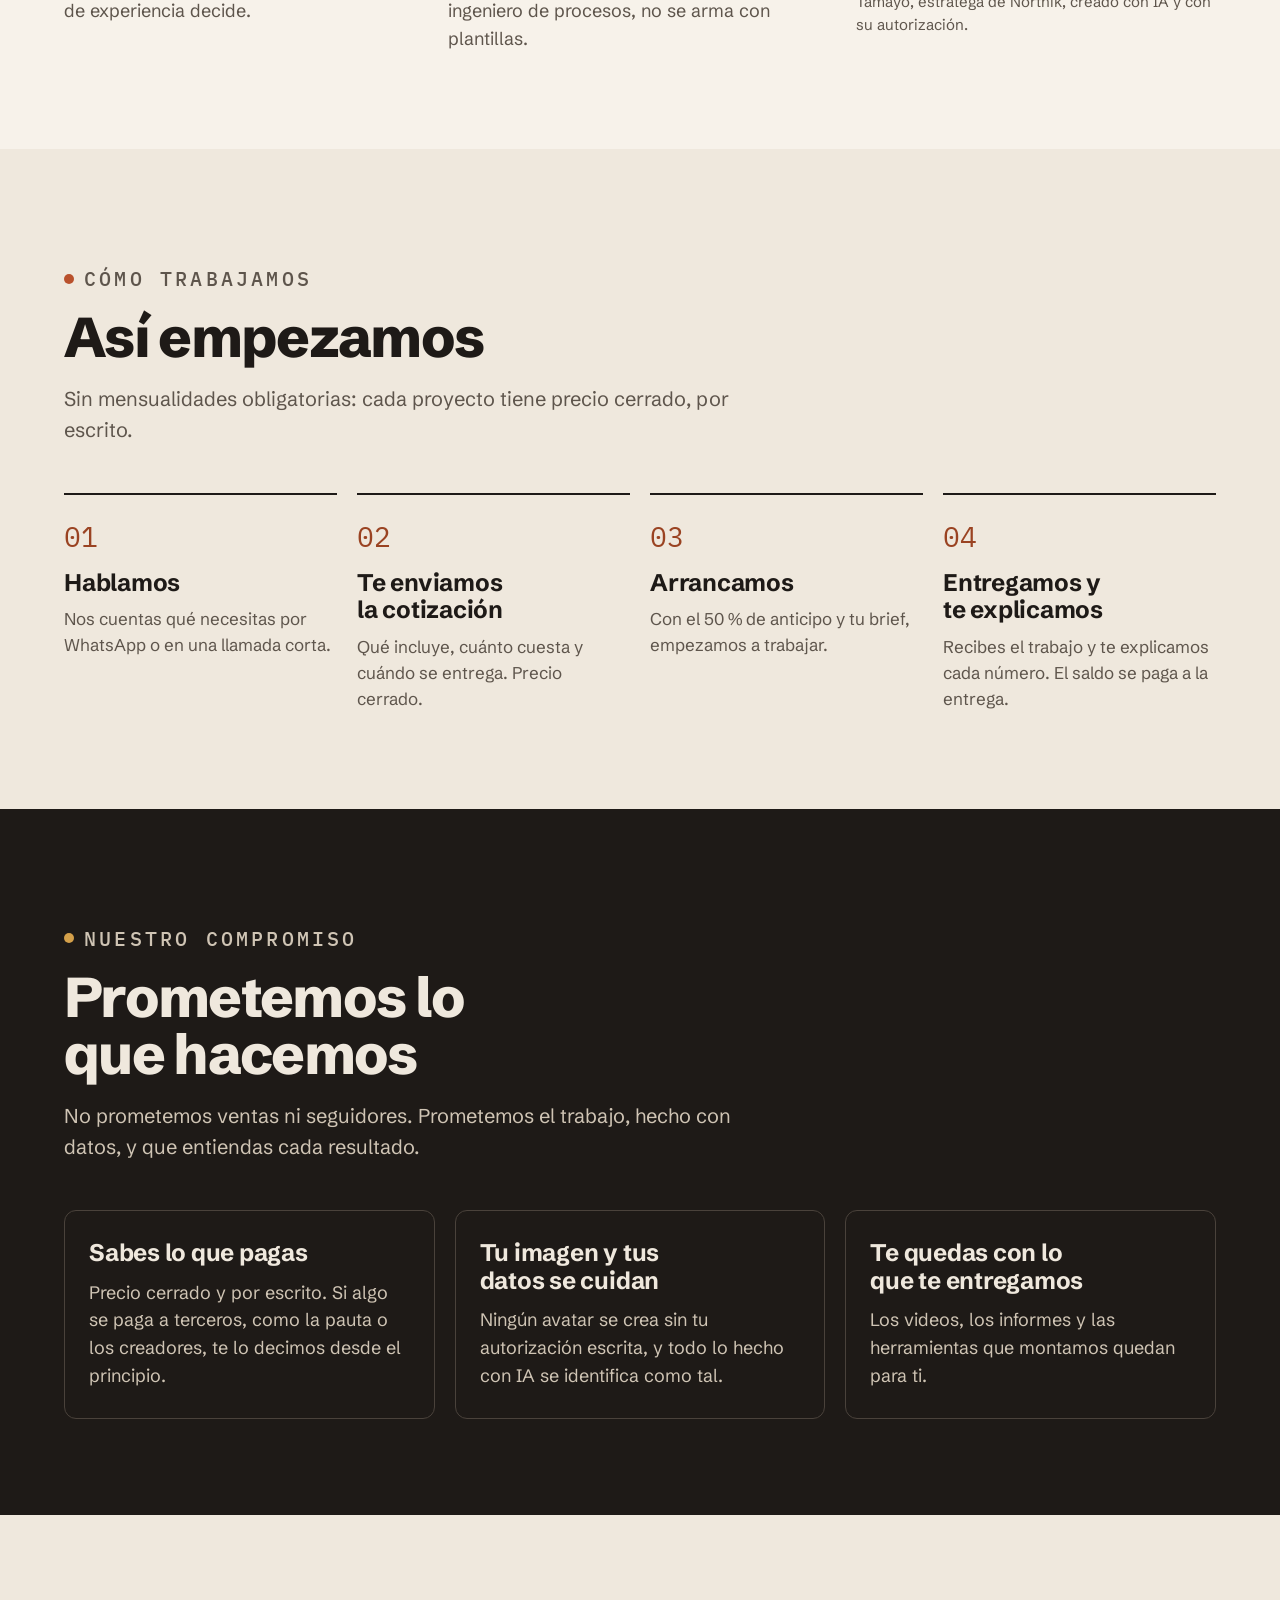
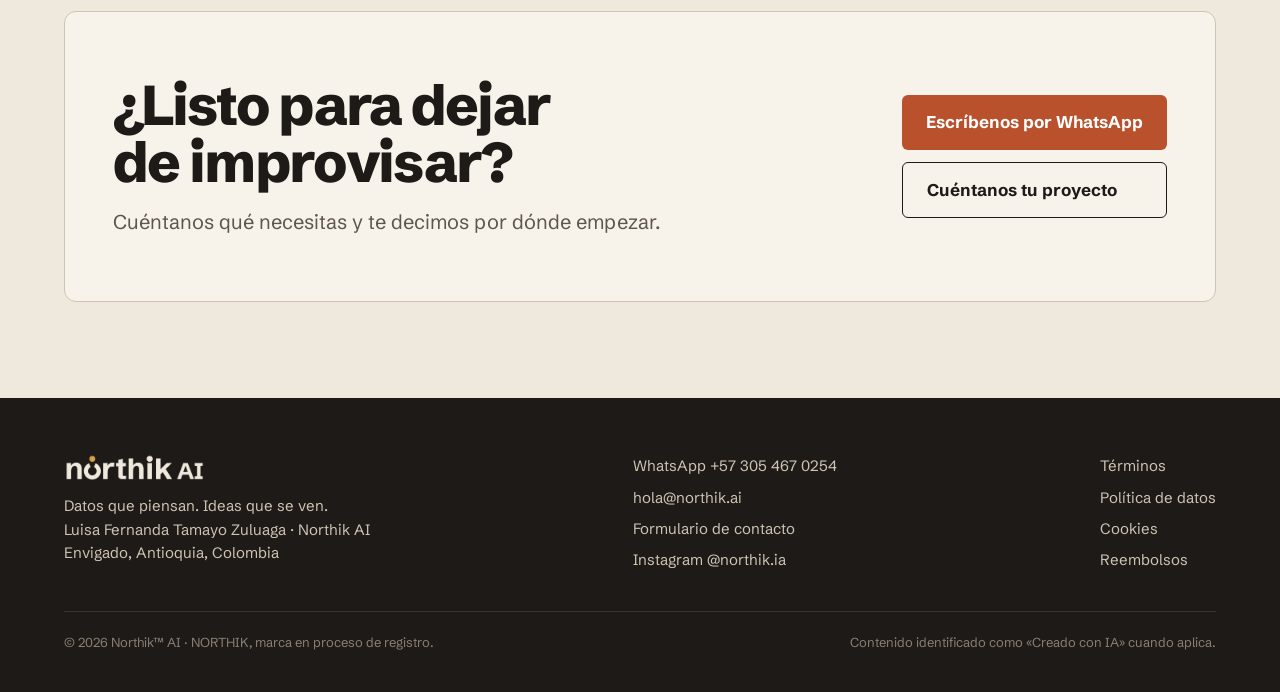
==== commit ec09d1e1: "Web: logo de Northik Match en vez del nombre escrito en el ejemplo Co-Authored-By: Claude Opus 5.5 <" ====
--- a/index.html
+++ b/index.html
@@ -270,7 +270,8 @@
   <section id="ejemplo-match">
     <div class="wrap match-grid">
       <div class="intro">
-        <p class="eyebrow">Ejemplo · Northik Match</p>
+        <img src="/img/northik-match.svg" alt="Northik Match" width="200" height="30" style="height:30px;width:auto;display:block;margin-bottom:18px">
+        <p class="eyebrow">Ejemplo</p>
         <h2>Cada creador, con su índice de ajuste</h2>
         <p>No elegimos por seguidores. Cada creador recibe un índice de 0 a 100, calculado con lo que más le importa a tu marca, y cada dato dice de dónde viene.</p>
         <ul class="claves"><li><i style="background:var(--terracota)"></i>80 a 100: ajuste alto, recomendado</li><li><i style="background:var(--ocre)"></i>60 a 79: ajuste medio, con reservas</li><li><i style="background:var(--humo)"></i>Menos de 60: ajuste bajo, descartado</li></ul>
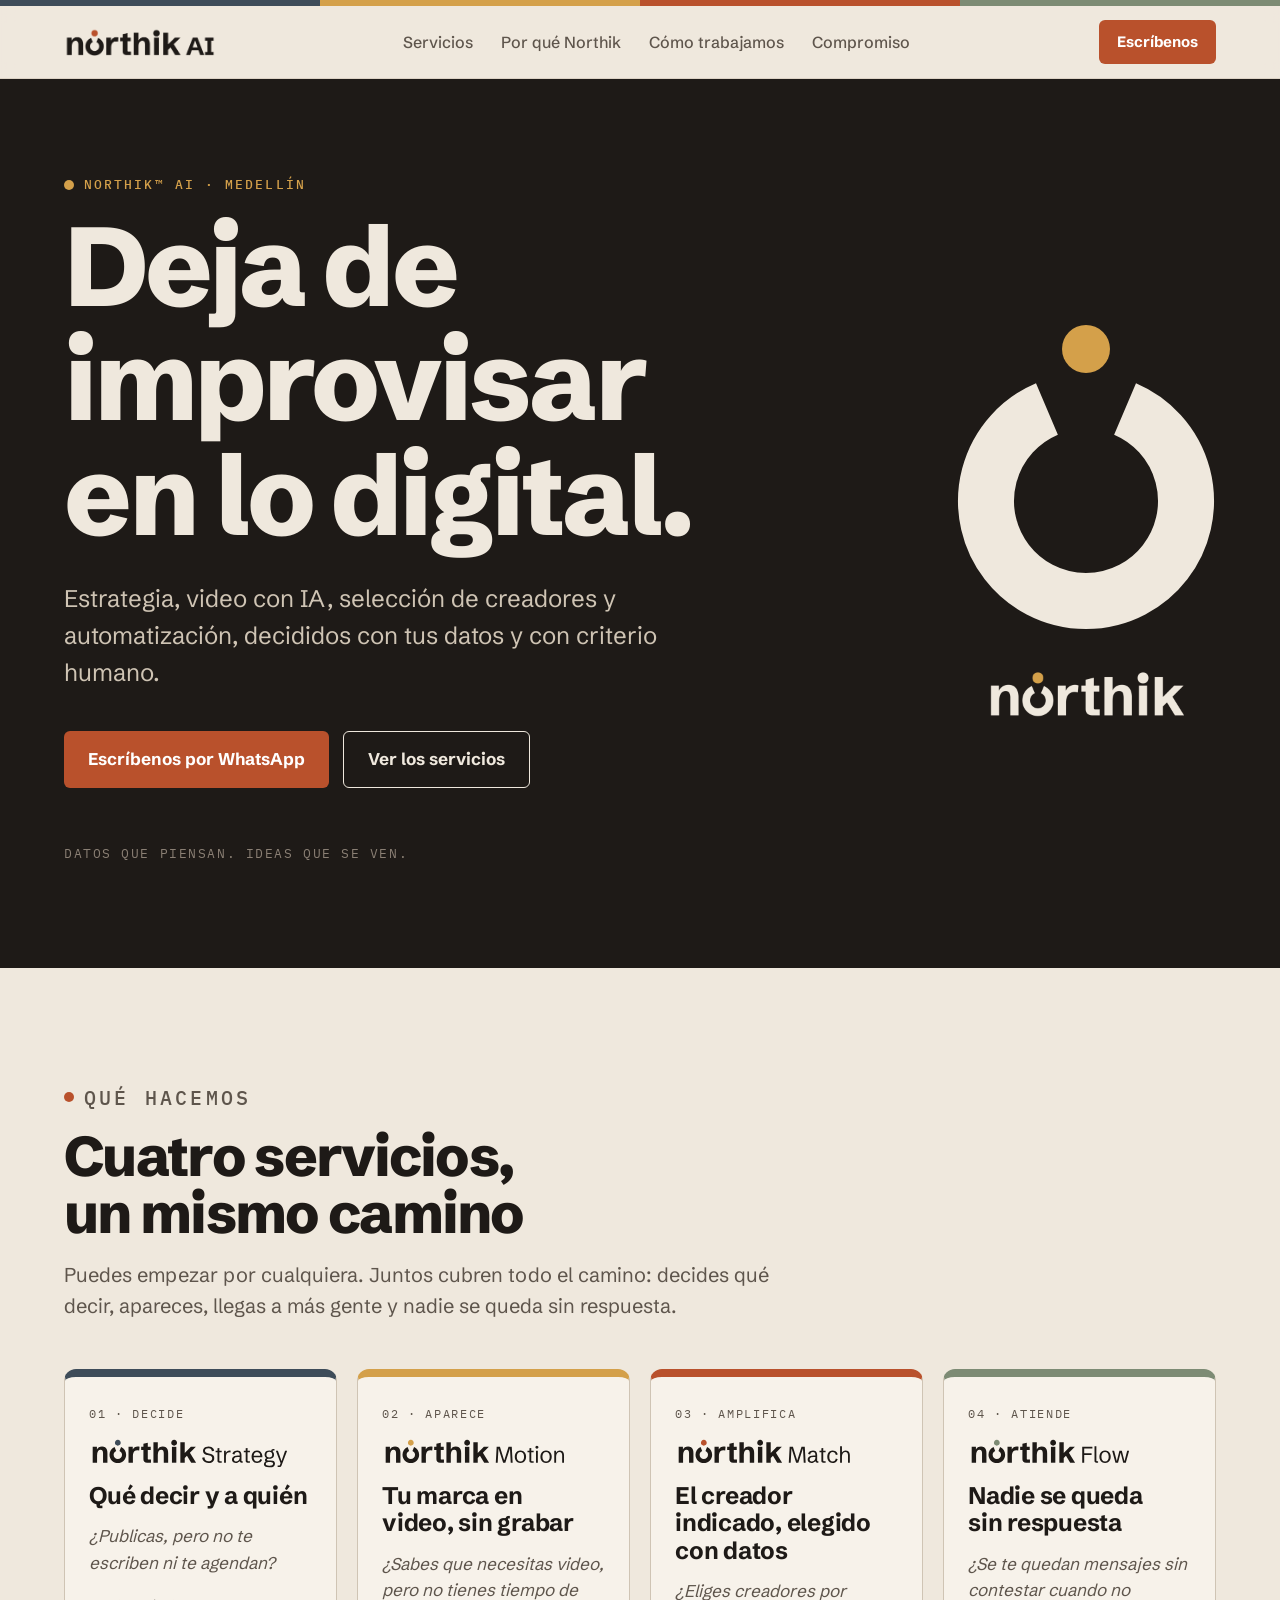
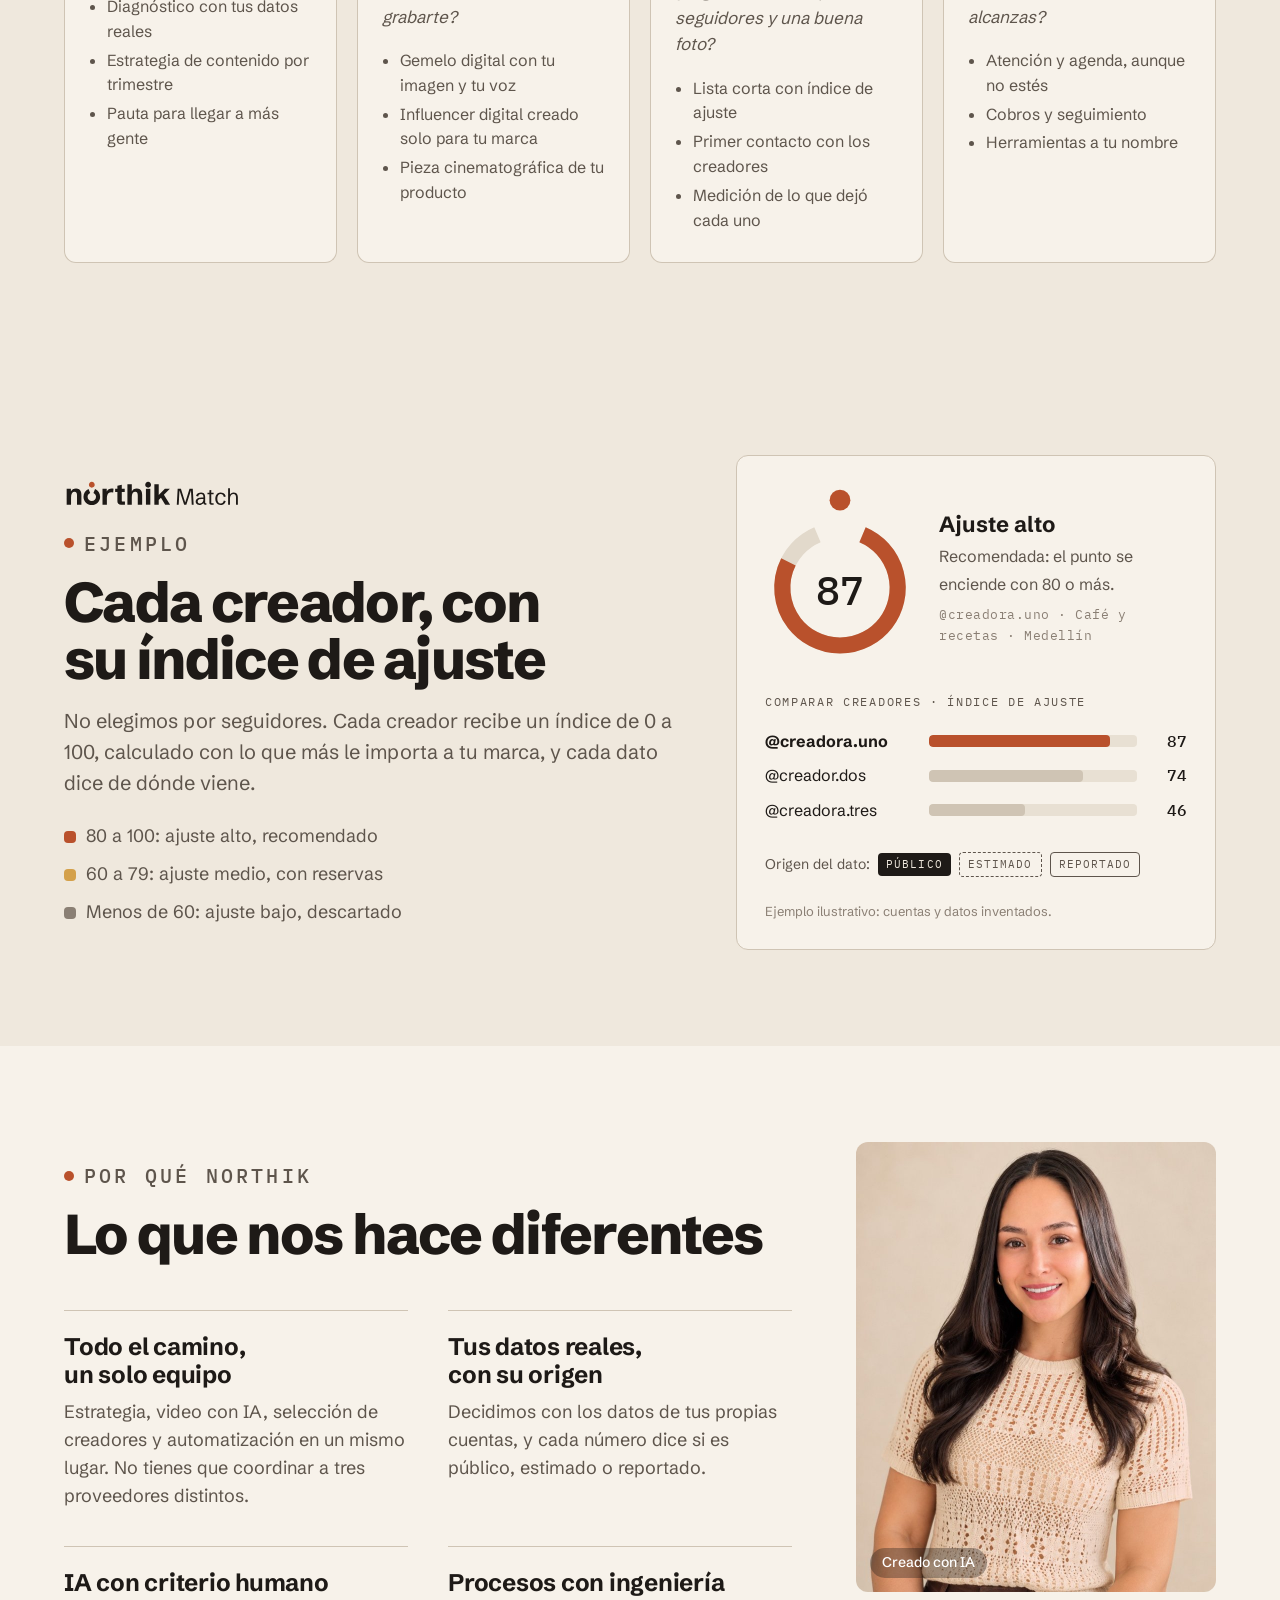
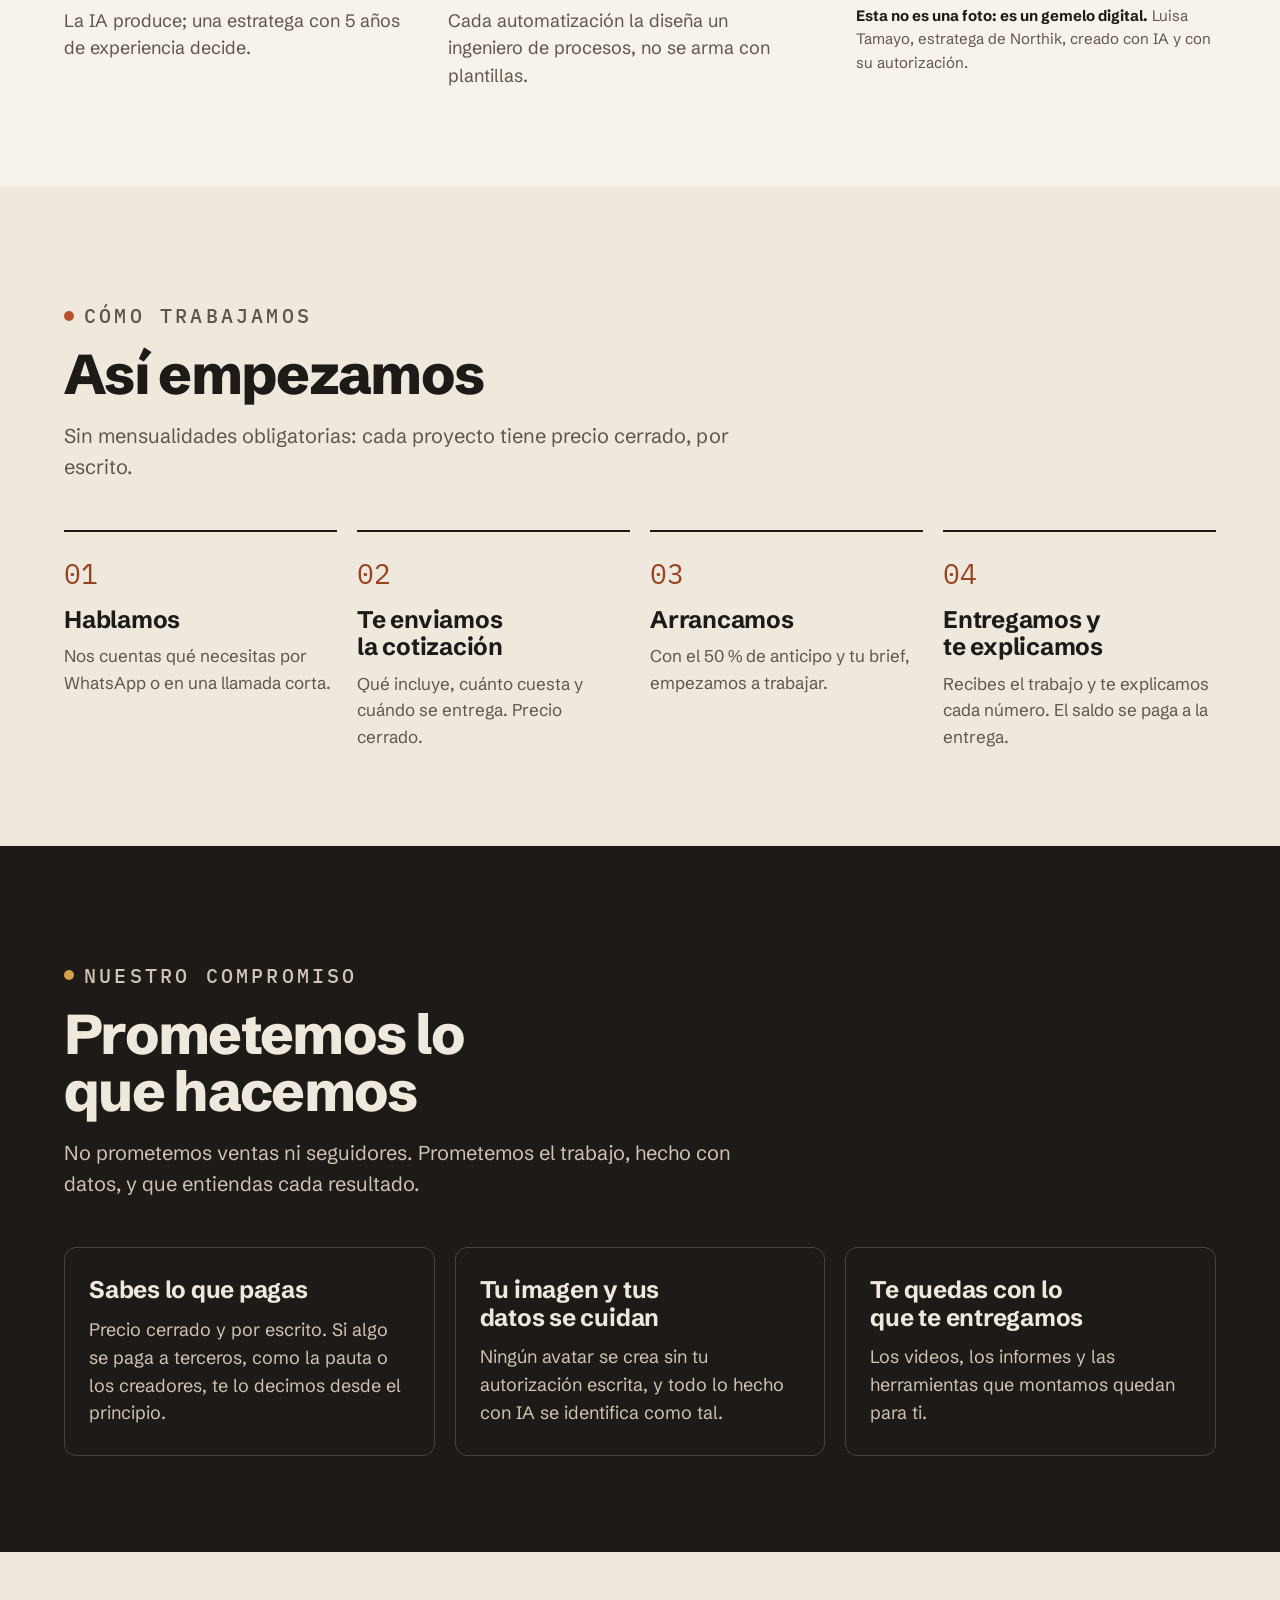
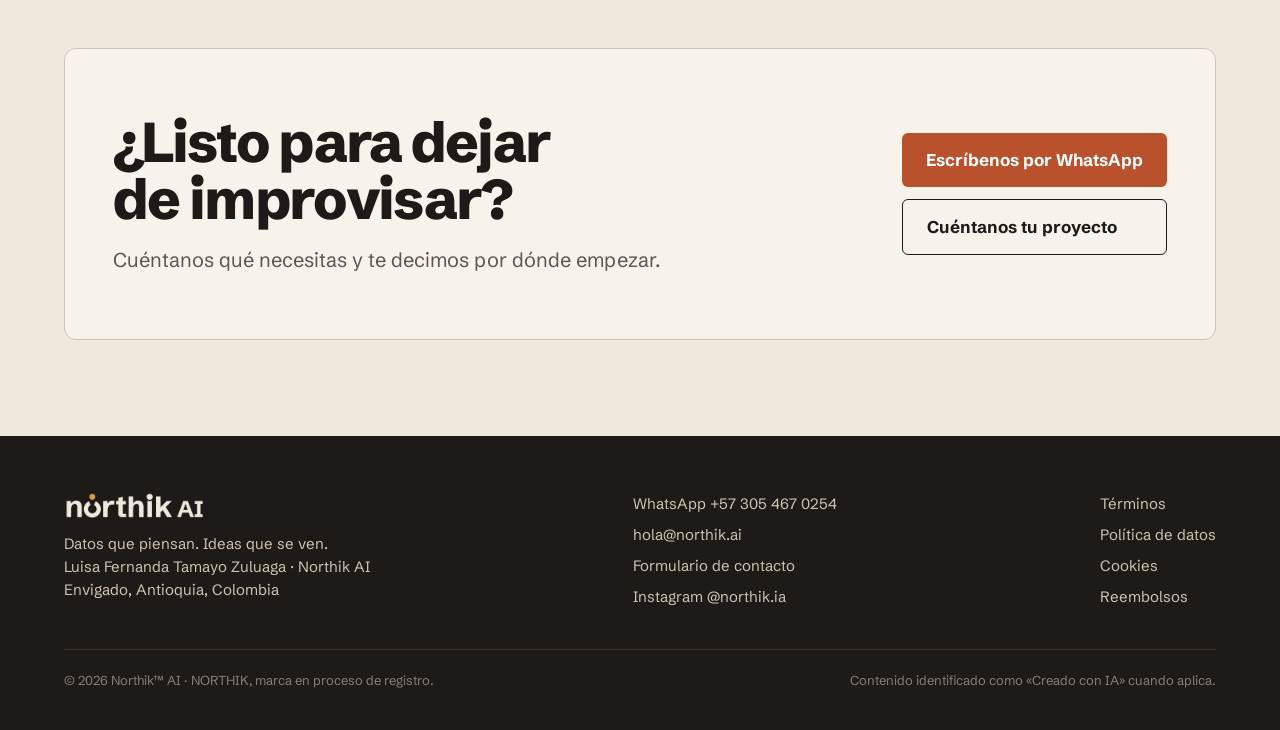
==== commit b7ec0d0f: "Web: «selección de creadores» en vez de «creadores» en el subtítulo Co-Authored-By: Claude Opus 5.5 " ====
--- a/index.html
+++ b/index.html
@@ -4,7 +4,7 @@
 <meta charset="utf-8">
 <meta name="viewport" content="width=device-width, initial-scale=1">
 <title>Northik AI · Deja de improvisar en lo digital</title>
-<meta name="description" content="Estrategia, video con IA, creadores y automatización, decididos con tus datos y con criterio humano. Northik AI, Medellín.">
+<meta name="description" content="Estrategia, video con IA, selección de creadores y automatización, decididos con tus datos y con criterio humano. Northik AI, Medellín.">
 <meta http-equiv="Content-Security-Policy" content="default-src 'self'; script-src 'self'; style-src 'self' 'unsafe-inline'; font-src 'self'; img-src 'self' data:; connect-src 'self'; object-src 'none'; base-uri 'none'; form-action 'self'; upgrade-insecure-requests">
 <meta name="referrer" content="strict-origin-when-cross-origin">
 <meta name="theme-color" content="#1E1A17">
@@ -13,7 +13,7 @@
 <meta property="og:type" content="website">
 <meta property="og:url" content="https://northik.ai/">
 <meta property="og:title" content="Northik AI · Deja de improvisar en lo digital">
-<meta property="og:description" content="Estrategia, video con IA, creadores y automatización, decididos con tus datos y con criterio humano.">
+<meta property="og:description" content="Estrategia, video con IA, selección de creadores y automatización, decididos con tus datos y con criterio humano.">
 <meta property="og:image" content="https://northik.ai/og.png">
 <meta name="twitter:card" content="summary_large_image">
 <link rel="stylesheet" href="/fuentes/fuentes.css">
@@ -208,7 +208,7 @@
       <div class="hero-text">
       <p class="eyebrow">Northik™ AI · Medellín</p>
       <h1>Deja de improvisar en lo digital.</h1>
-      <p class="lede">Estrategia, video con IA, creadores y automatización, decididos con tus datos y con criterio humano.</p>
+      <p class="lede">Estrategia, video con IA, selección de creadores y automatización, decididos con tus datos y con criterio humano.</p>
       <div class="ctas">
         <a class="btn btn-primary" href="https://wa.me/573054670254?text=Hola%20Northik%2C%20quiero%20contarles%20mi%20proyecto">Escríbenos por WhatsApp</a>
         <a class="btn btn-ghost" href="#servicios">Ver los servicios</a>
@@ -308,7 +308,7 @@
           <h2>Lo que nos hace diferentes</h2>
         </div>
         <div class="razones">
-          <div class="razon"><h3>Todo el camino, un solo equipo</h3><p>Estrategia, video con IA, creadores y automatización en un mismo lugar. No tienes que coordinar a tres proveedores distintos.</p></div>
+          <div class="razon"><h3>Todo el camino, un solo equipo</h3><p>Estrategia, video con IA, selección de creadores y automatización en un mismo lugar. No tienes que coordinar a tres proveedores distintos.</p></div>
           <div class="razon"><h3>Tus datos reales, con su origen</h3><p>Decidimos con los datos de tus propias cuentas, y cada número dice si es público, estimado o reportado.</p></div>
           <div class="razon"><h3>IA con criterio humano</h3><p>La IA produce; una estratega con 5 años de experiencia decide.</p></div>
           <div class="razon"><h3>Procesos con ingeniería</h3><p>Cada automatización la diseña un ingeniero de procesos, no se arma con plantillas.</p></div>
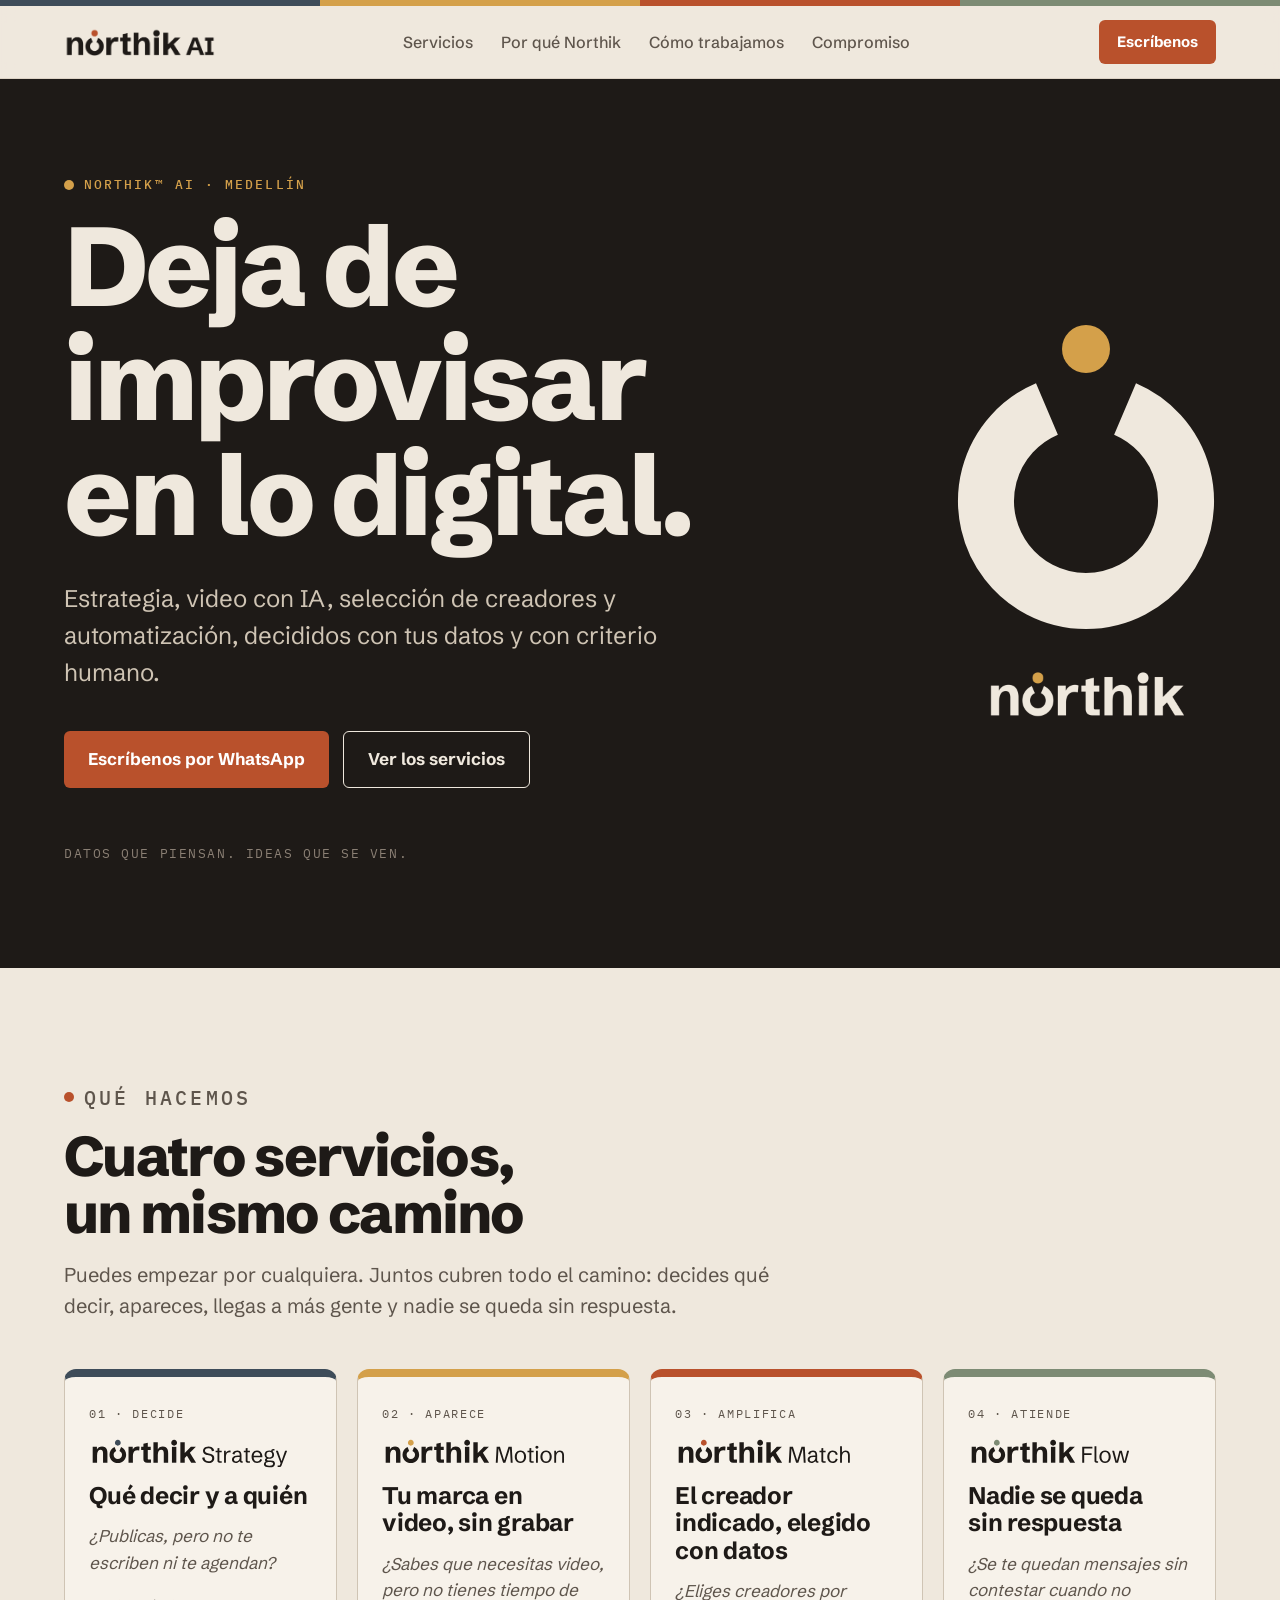
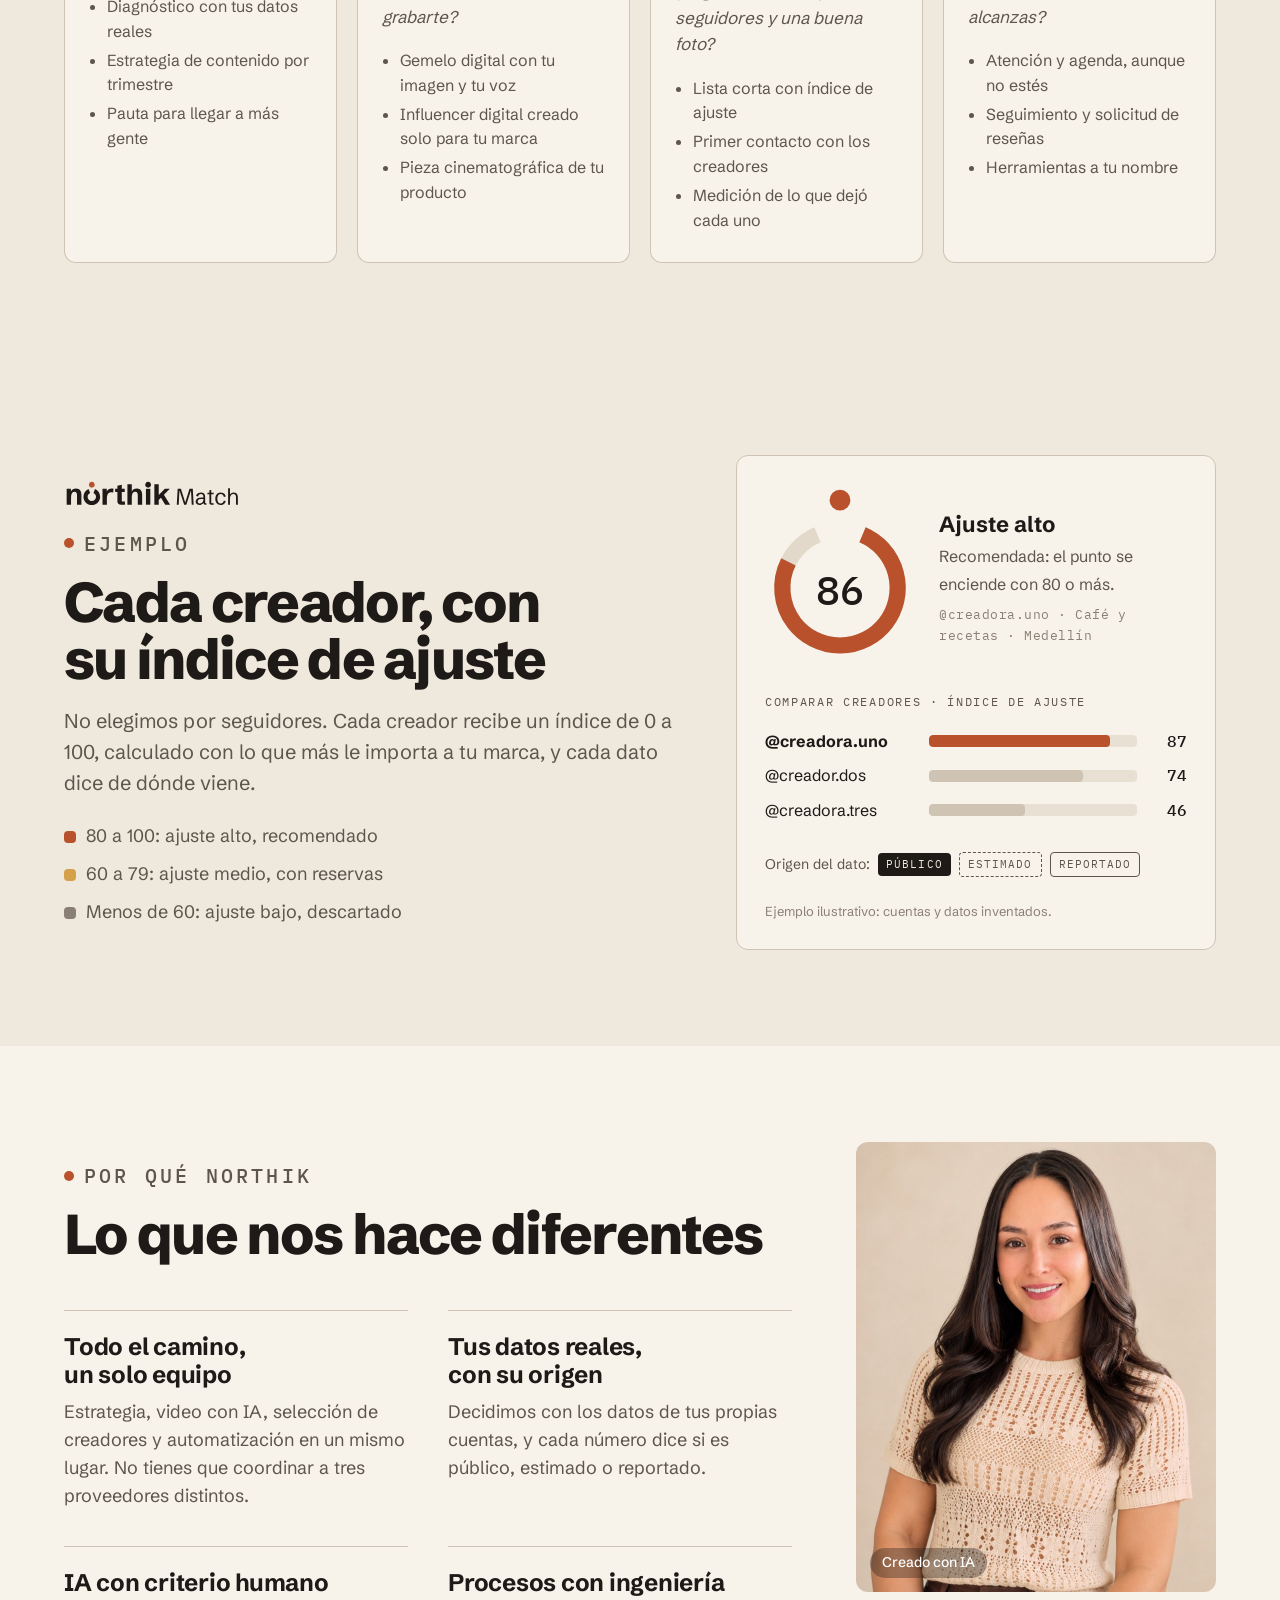
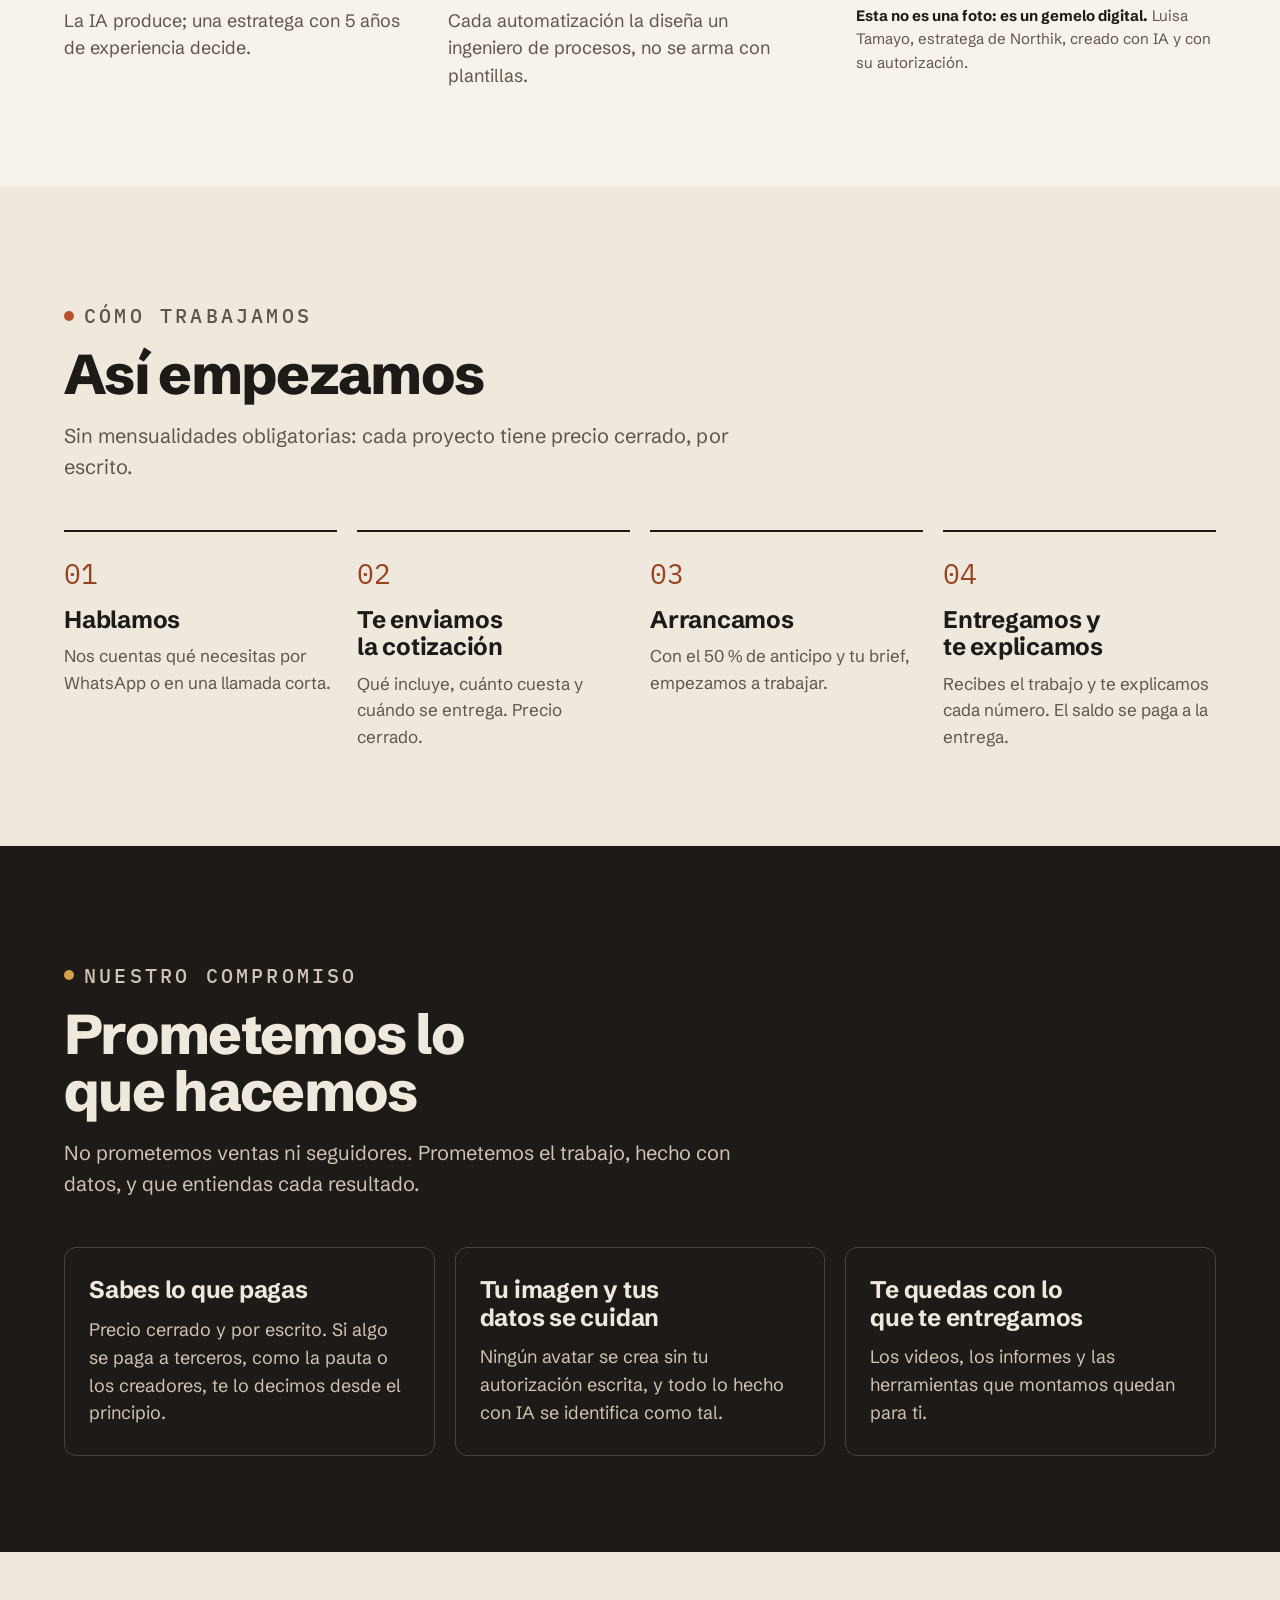
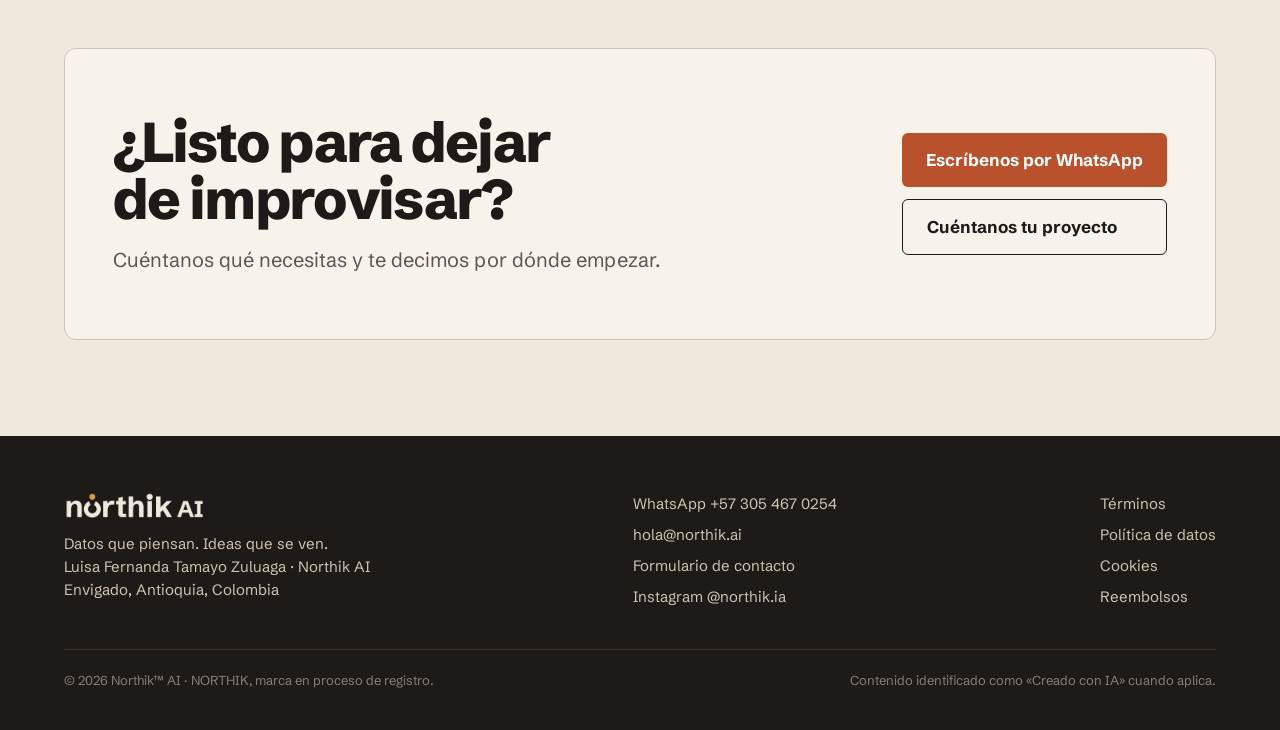
==== commit 3decb87f: "Web: Flow sin cobros, enfocado en lo digital Co-Authored-By: Claude Opus 5.5 <noreply@anthropic.com>" ====
--- a/index.html
+++ b/index.html
@@ -261,7 +261,7 @@
           <img src="/img/northik-flow.svg" alt="Northik Flow" width="200" height="30">
           <h3>Nadie se queda sin respuesta</h3>
           <p class="pregunta">¿Se te quedan mensajes sin contestar cuando no alcanzas?</p>
-          <ul><li>Atención y agenda, aunque no estés</li><li>Cobros y seguimiento</li><li>Herramientas a tu nombre</li></ul>
+          <ul><li>Atención y agenda, aunque no estés</li><li>Seguimiento y solicitud de reseñas</li><li>Herramientas a tu nombre</li></ul>
         </article>
       </div>
     </div>
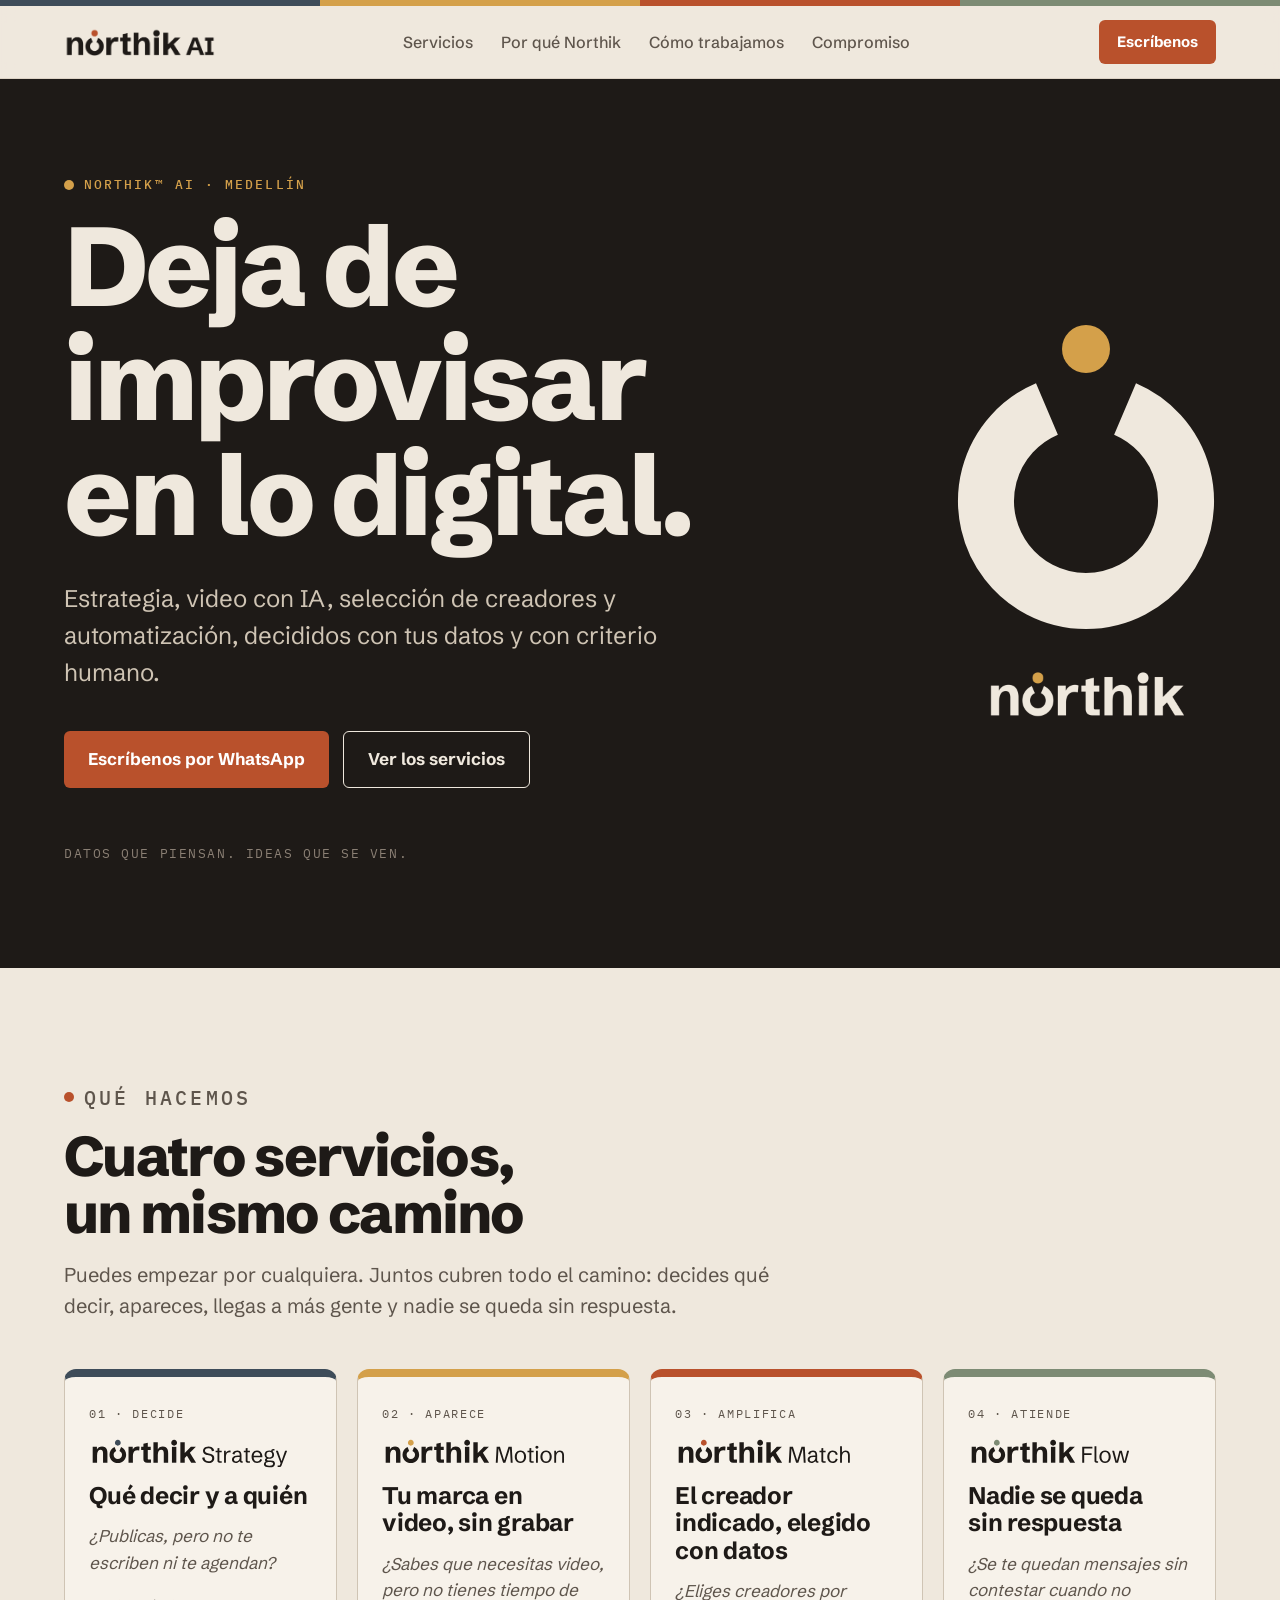
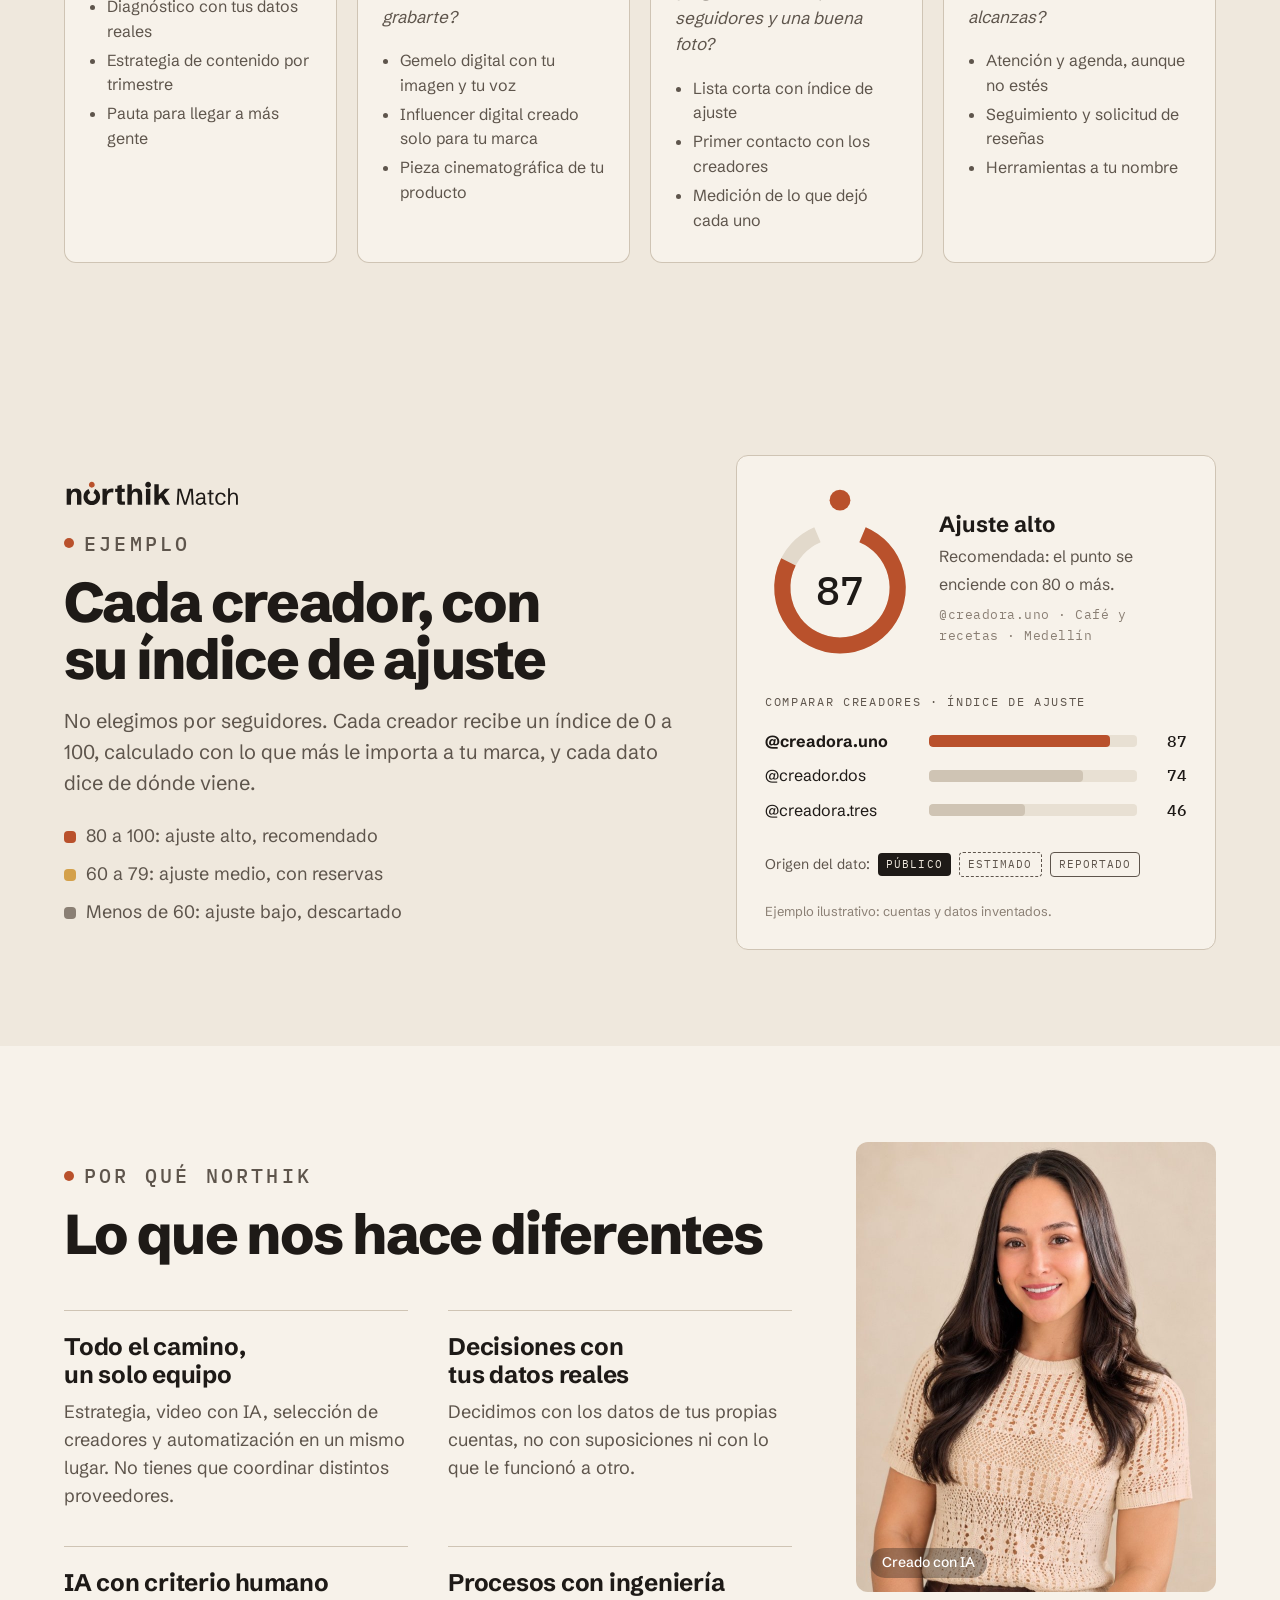
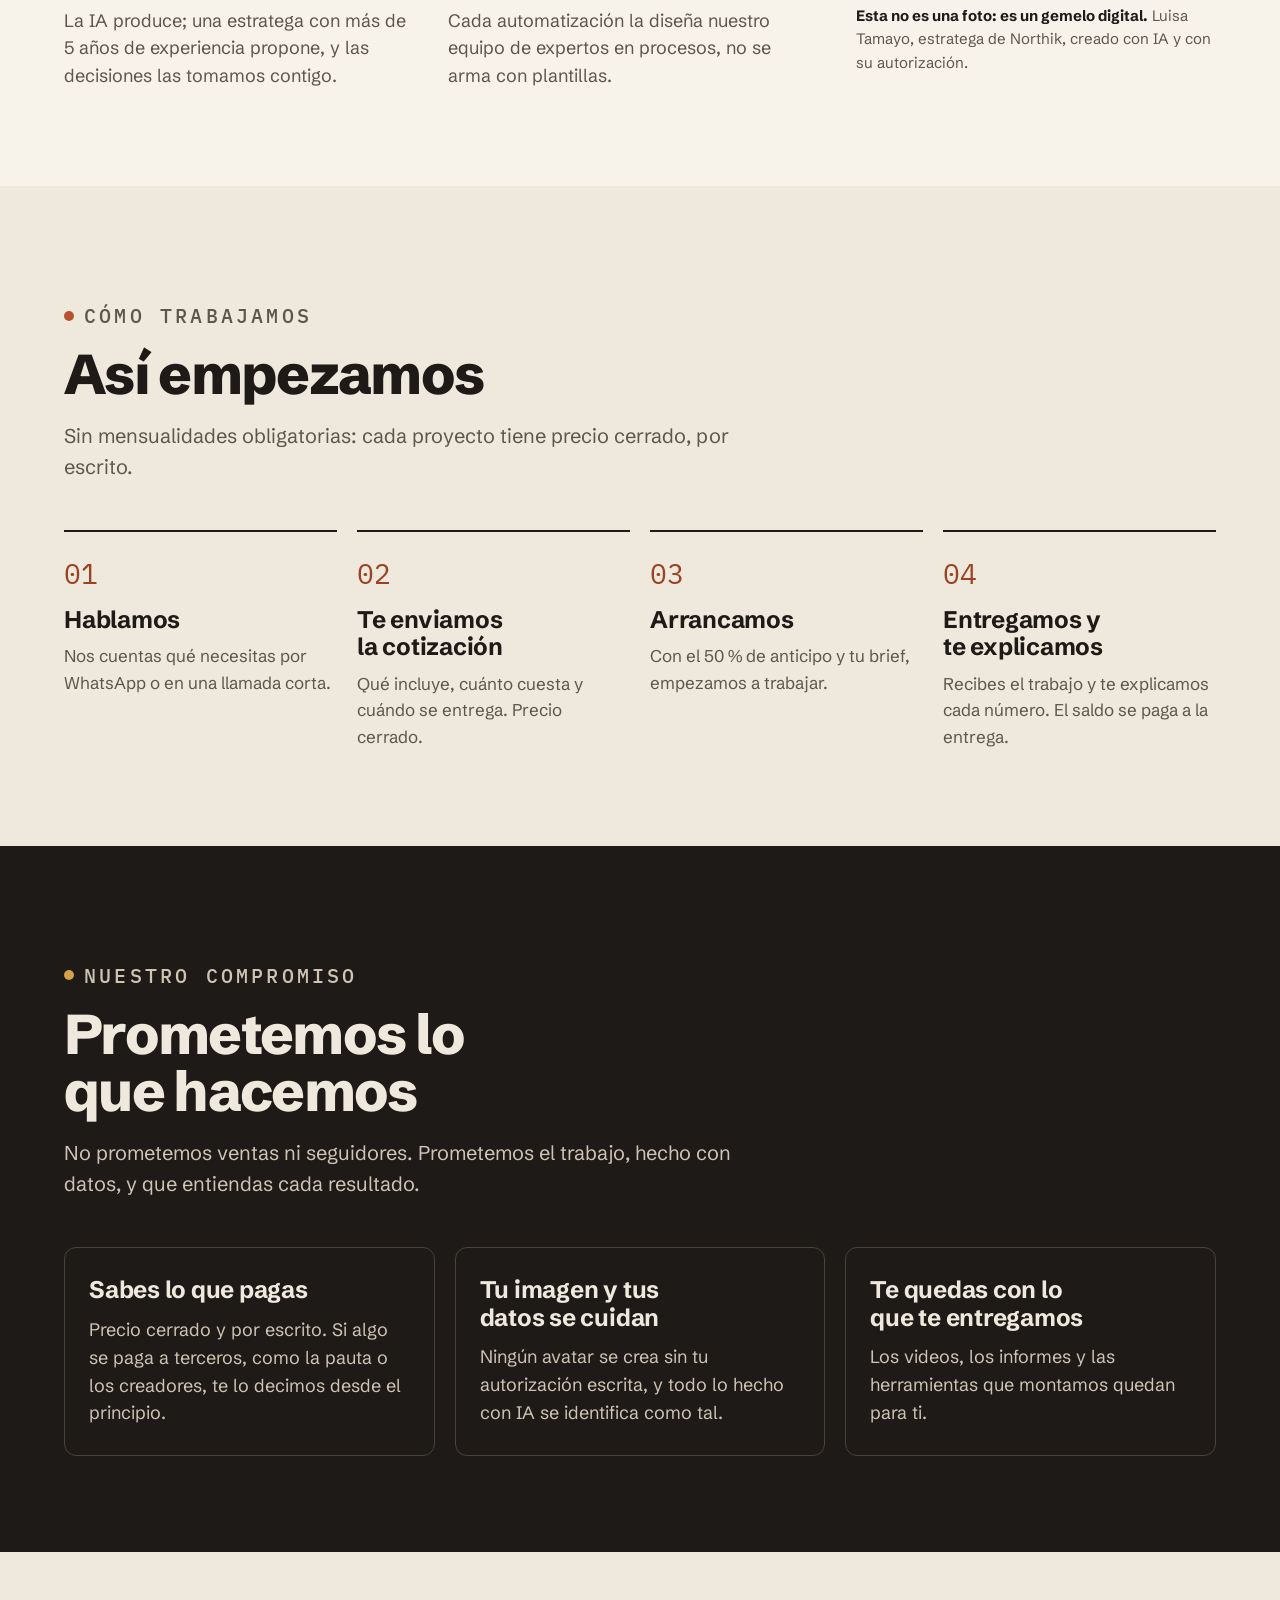
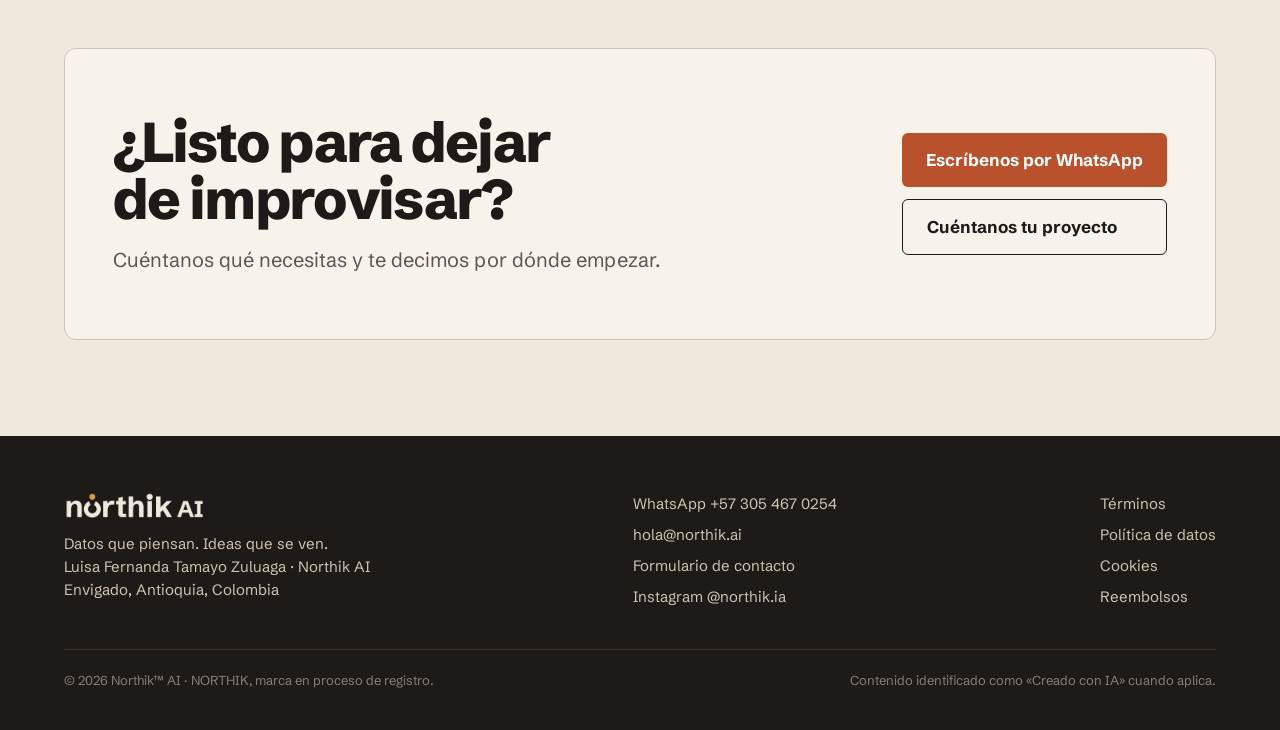
==== commit 543072de: "Web: diferenciales alineados con el portafolio Co-Authored-By: Claude Opus 5.5 <noreply@anthropic.co" ====
--- a/index.html
+++ b/index.html
@@ -308,10 +308,10 @@
           <h2>Lo que nos hace diferentes</h2>
         </div>
         <div class="razones">
-          <div class="razon"><h3>Todo el camino, un solo equipo</h3><p>Estrategia, video con IA, selección de creadores y automatización en un mismo lugar. No tienes que coordinar a tres proveedores distintos.</p></div>
-          <div class="razon"><h3>Tus datos reales, con su origen</h3><p>Decidimos con los datos de tus propias cuentas, y cada número dice si es público, estimado o reportado.</p></div>
-          <div class="razon"><h3>IA con criterio humano</h3><p>La IA produce; una estratega con 5 años de experiencia decide.</p></div>
-          <div class="razon"><h3>Procesos con ingeniería</h3><p>Cada automatización la diseña un ingeniero de procesos, no se arma con plantillas.</p></div>
+          <div class="razon"><h3>Todo el camino, un solo equipo</h3><p>Estrategia, video con IA, selección de creadores y automatización en un mismo lugar. No tienes que coordinar distintos proveedores.</p></div>
+          <div class="razon"><h3>Decisiones con tus datos reales</h3><p>Decidimos con los datos de tus propias cuentas, no con suposiciones ni con lo que le funcionó a otro.</p></div>
+          <div class="razon"><h3>IA con criterio humano</h3><p>La IA produce; una estratega con más de 5 años de experiencia propone, y las decisiones las tomamos contigo.</p></div>
+          <div class="razon"><h3>Procesos con ingeniería</h3><p>Cada automatización la diseña nuestro equipo de expertos en procesos, no se arma con plantillas.</p></div>
         </div>
       </div>
       <div class="gemelo">
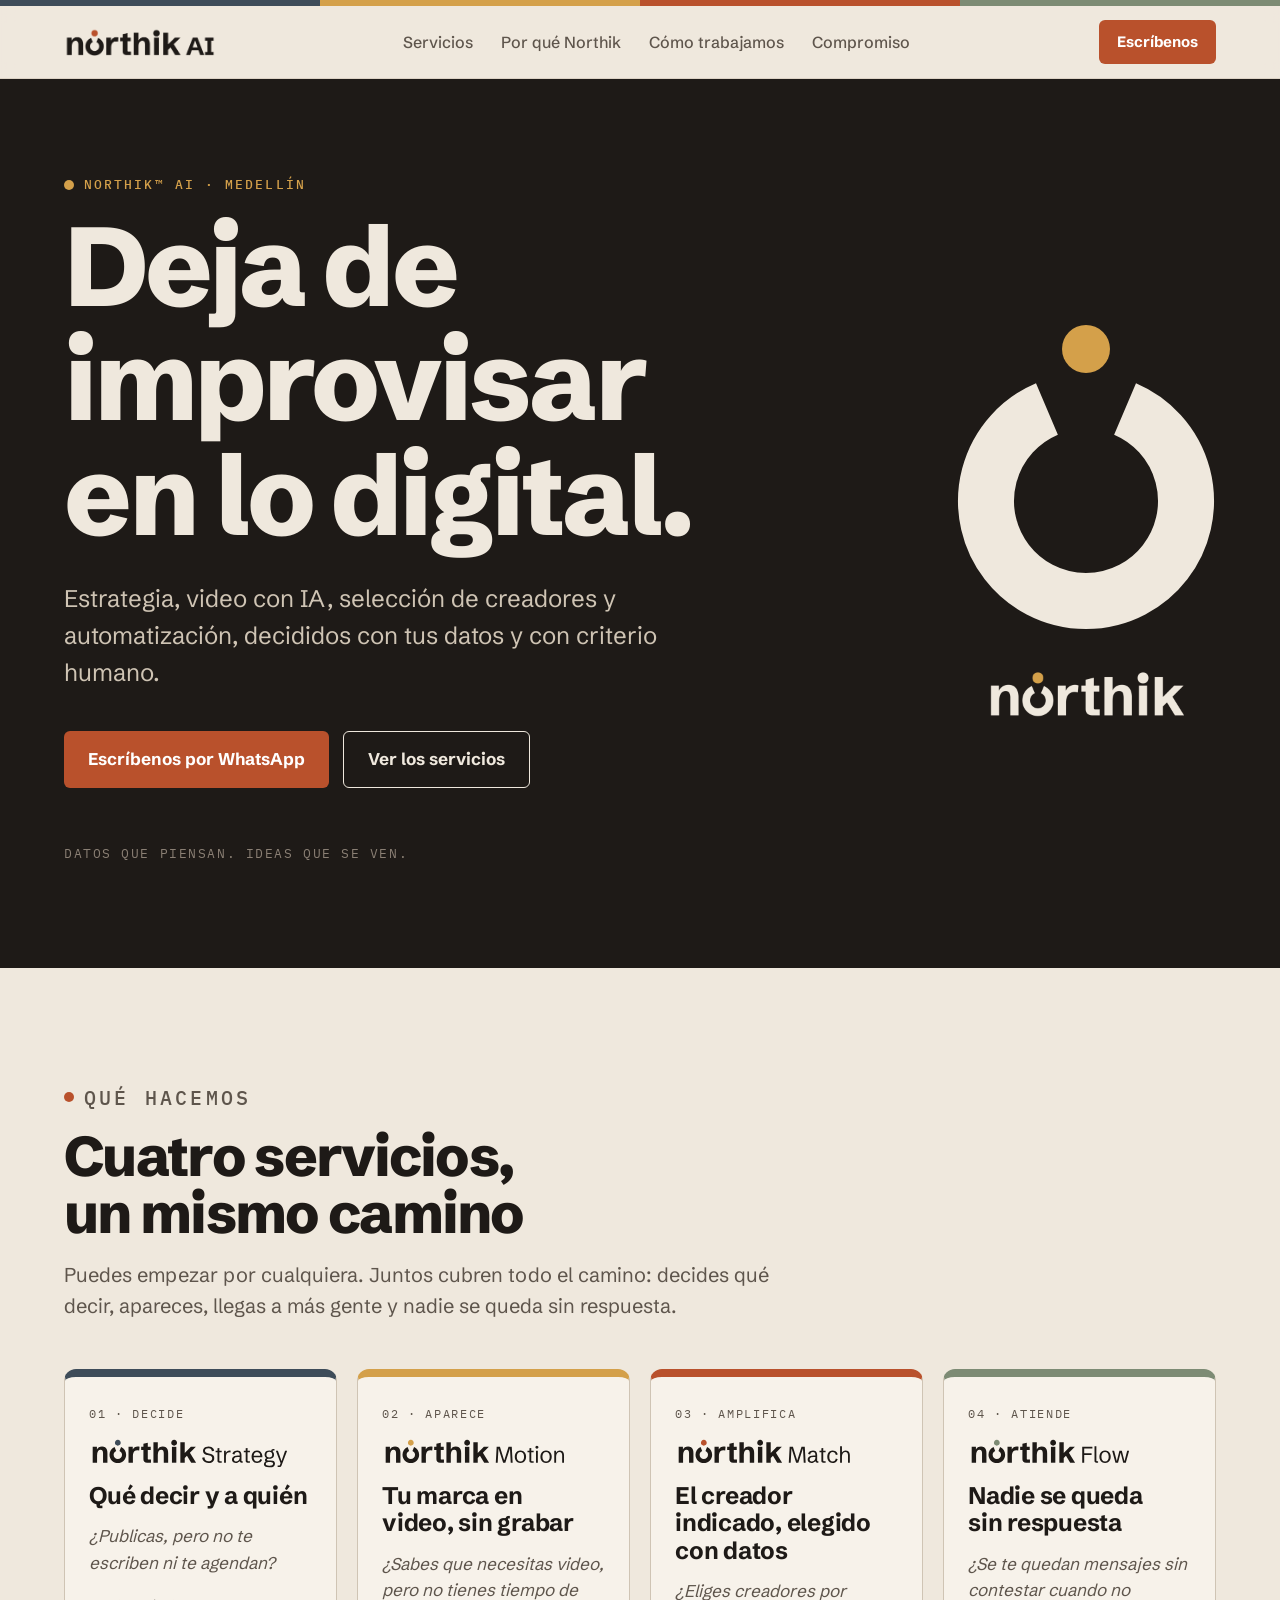
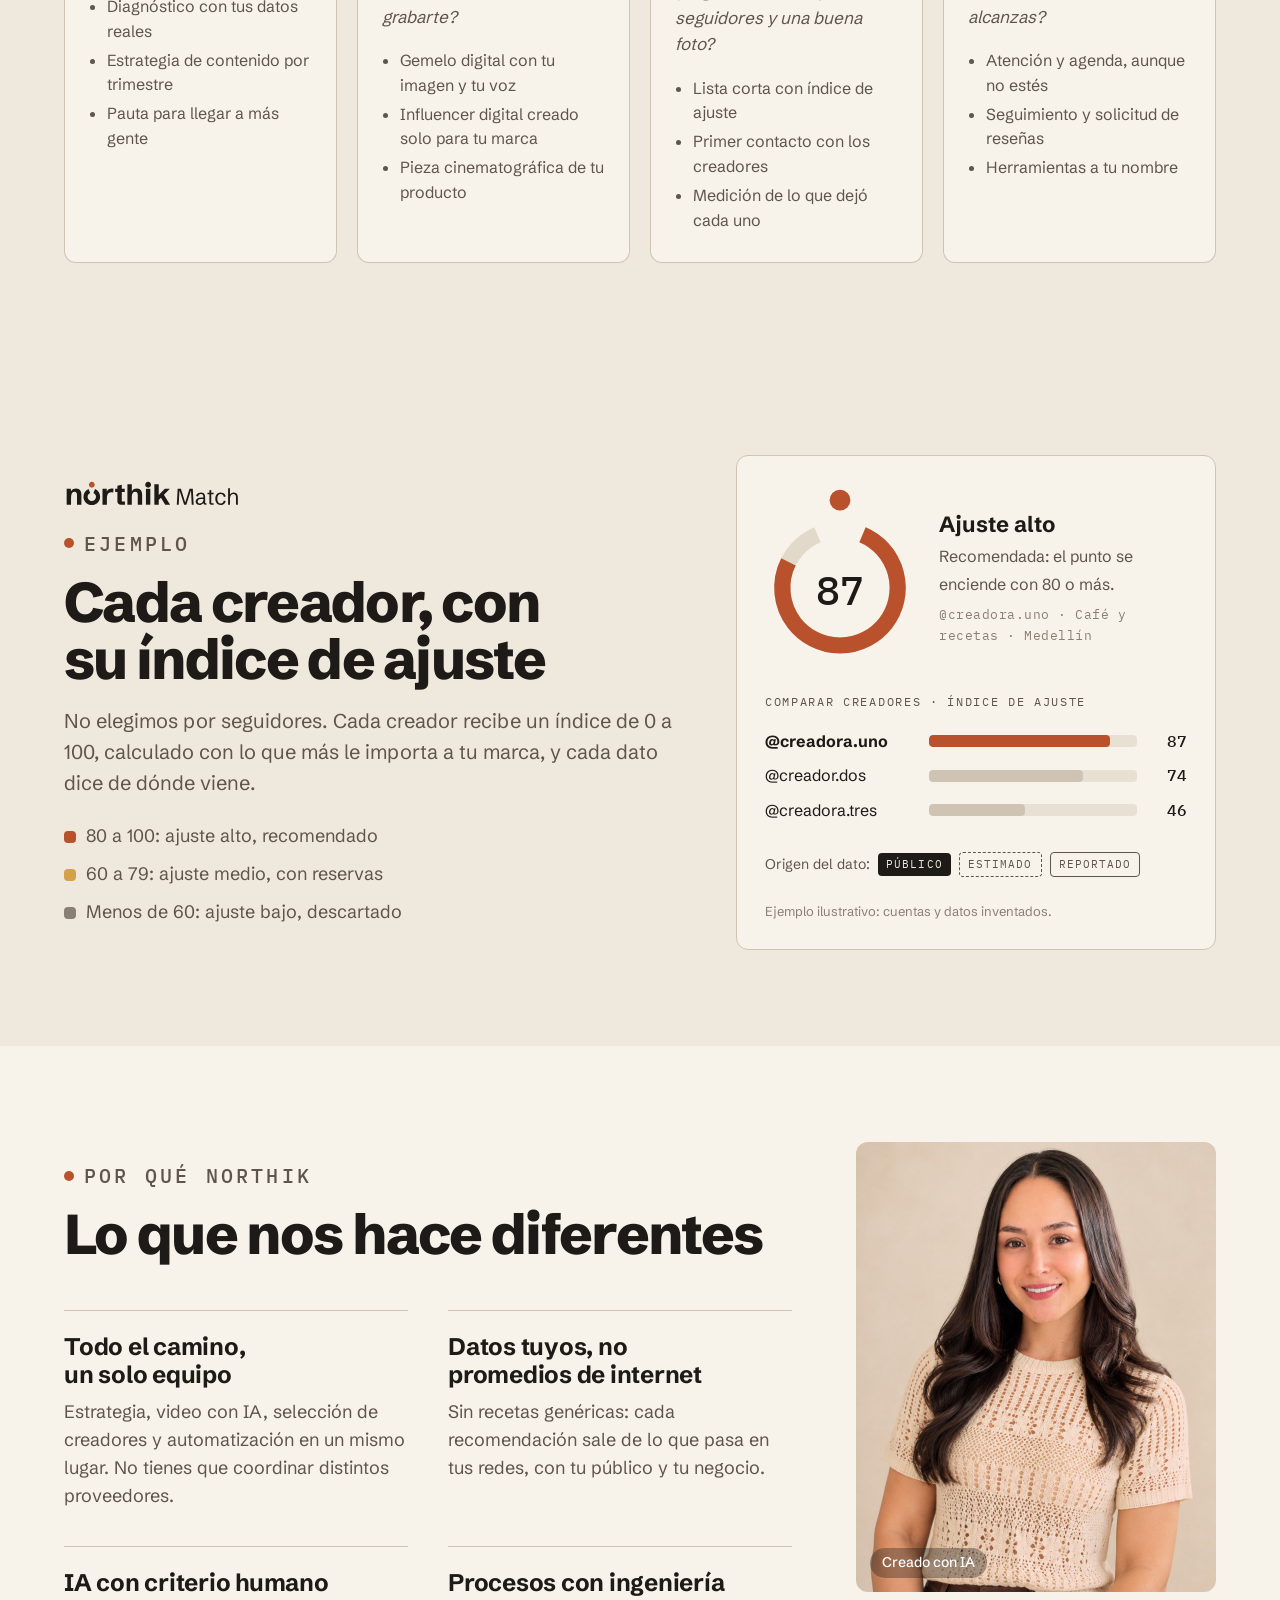
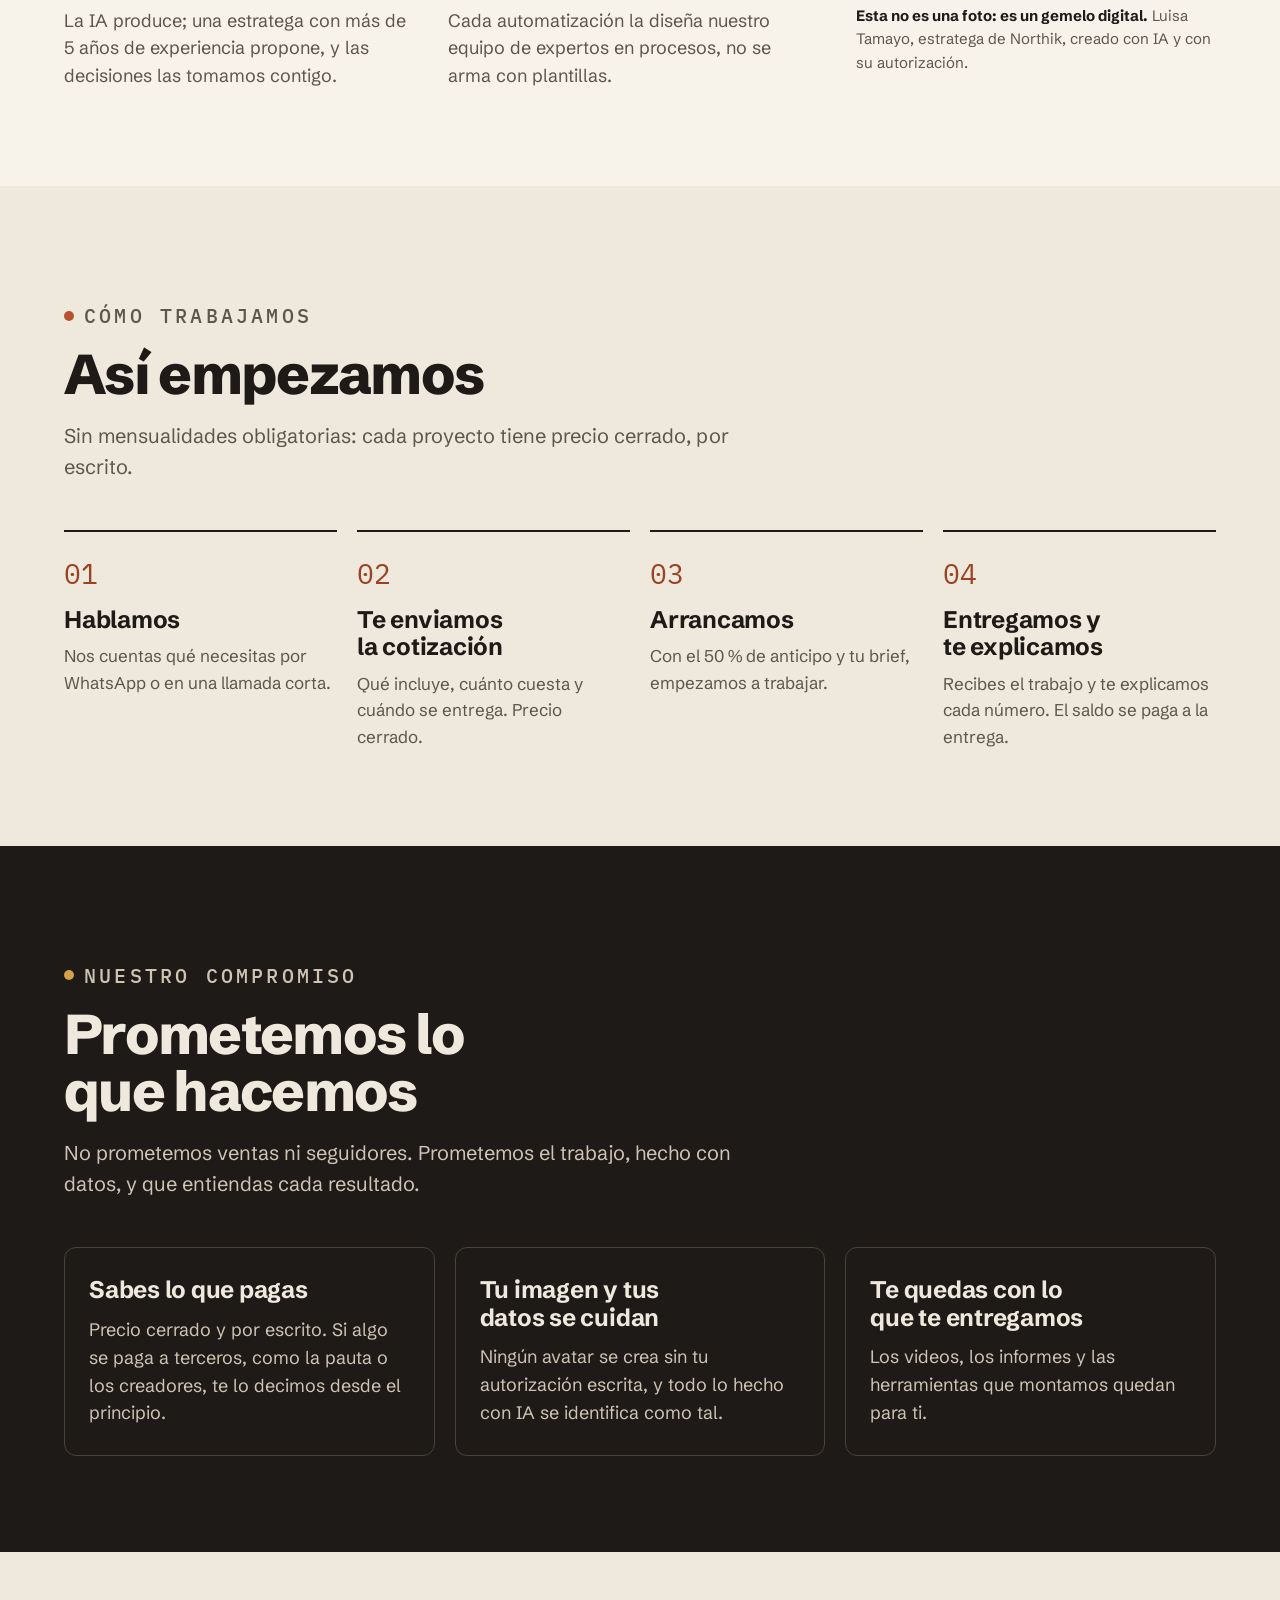
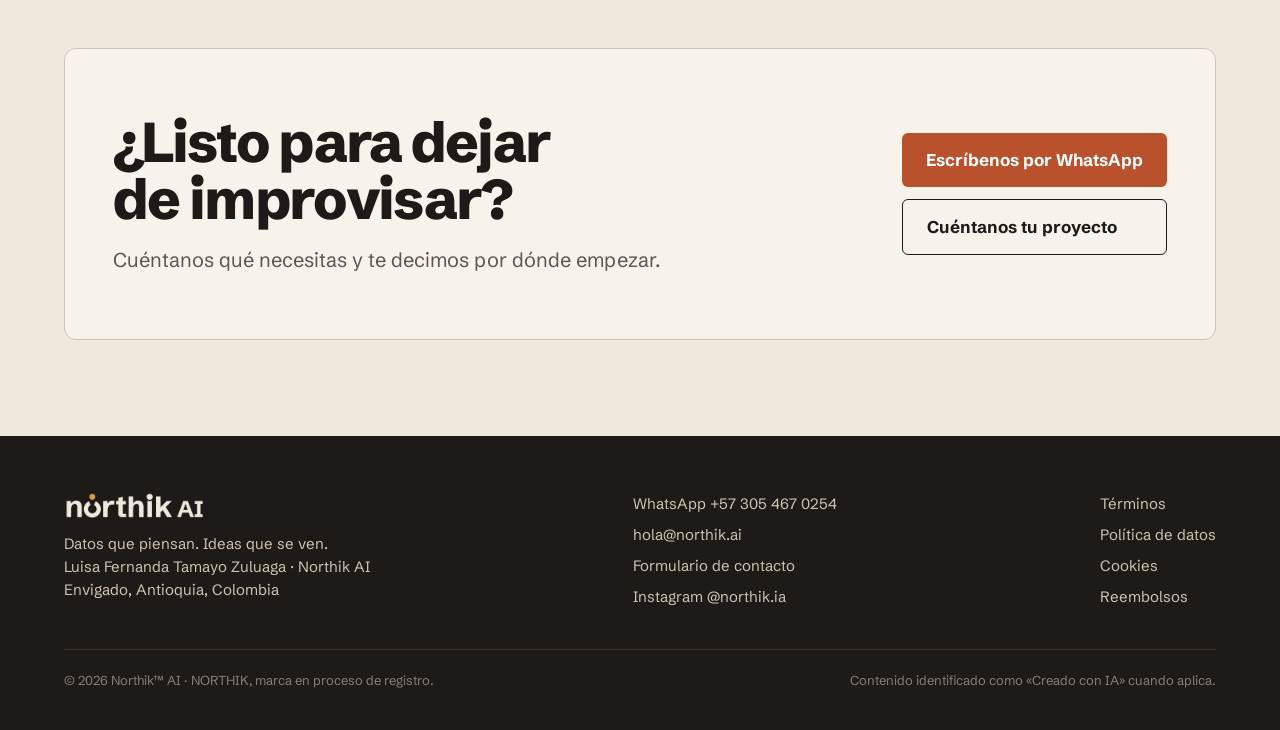
==== commit 60e6c3a0: "Web: diferencial de datos (Datos tuyos, no promedios de internet) Co-Authored-By: Claude Opus 5.5 <n" ====
--- a/index.html
+++ b/index.html
@@ -309,7 +309,7 @@
         </div>
         <div class="razones">
           <div class="razon"><h3>Todo el camino, un solo equipo</h3><p>Estrategia, video con IA, selección de creadores y automatización en un mismo lugar. No tienes que coordinar distintos proveedores.</p></div>
-          <div class="razon"><h3>Decisiones con tus datos reales</h3><p>Decidimos con los datos de tus propias cuentas, no con suposiciones ni con lo que le funcionó a otro.</p></div>
+          <div class="razon"><h3>Datos tuyos, no promedios de internet</h3><p>Sin recetas genéricas: cada recomendación sale de lo que pasa en tus redes, con tu público y tu negocio.</p></div>
           <div class="razon"><h3>IA con criterio humano</h3><p>La IA produce; una estratega con más de 5 años de experiencia propone, y las decisiones las tomamos contigo.</p></div>
           <div class="razon"><h3>Procesos con ingeniería</h3><p>Cada automatización la diseña nuestro equipo de expertos en procesos, no se arma con plantillas.</p></div>
         </div>
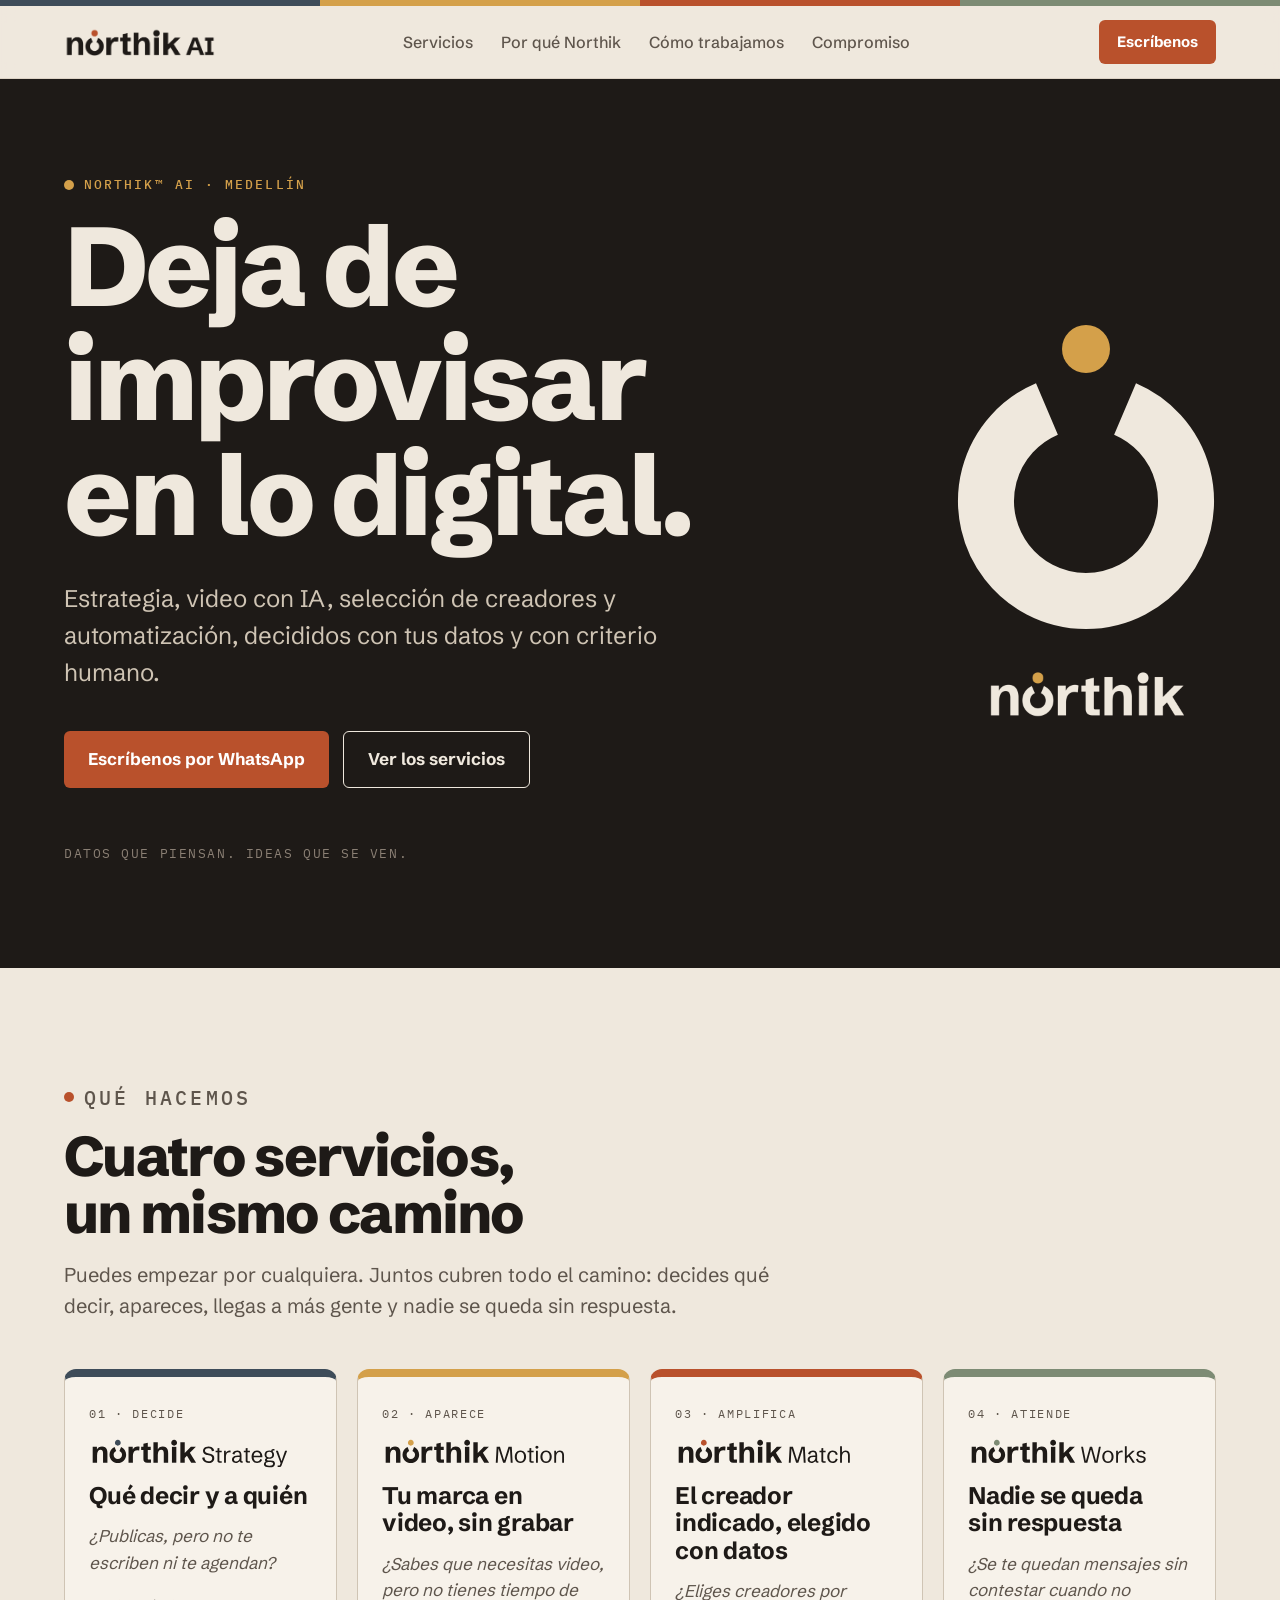
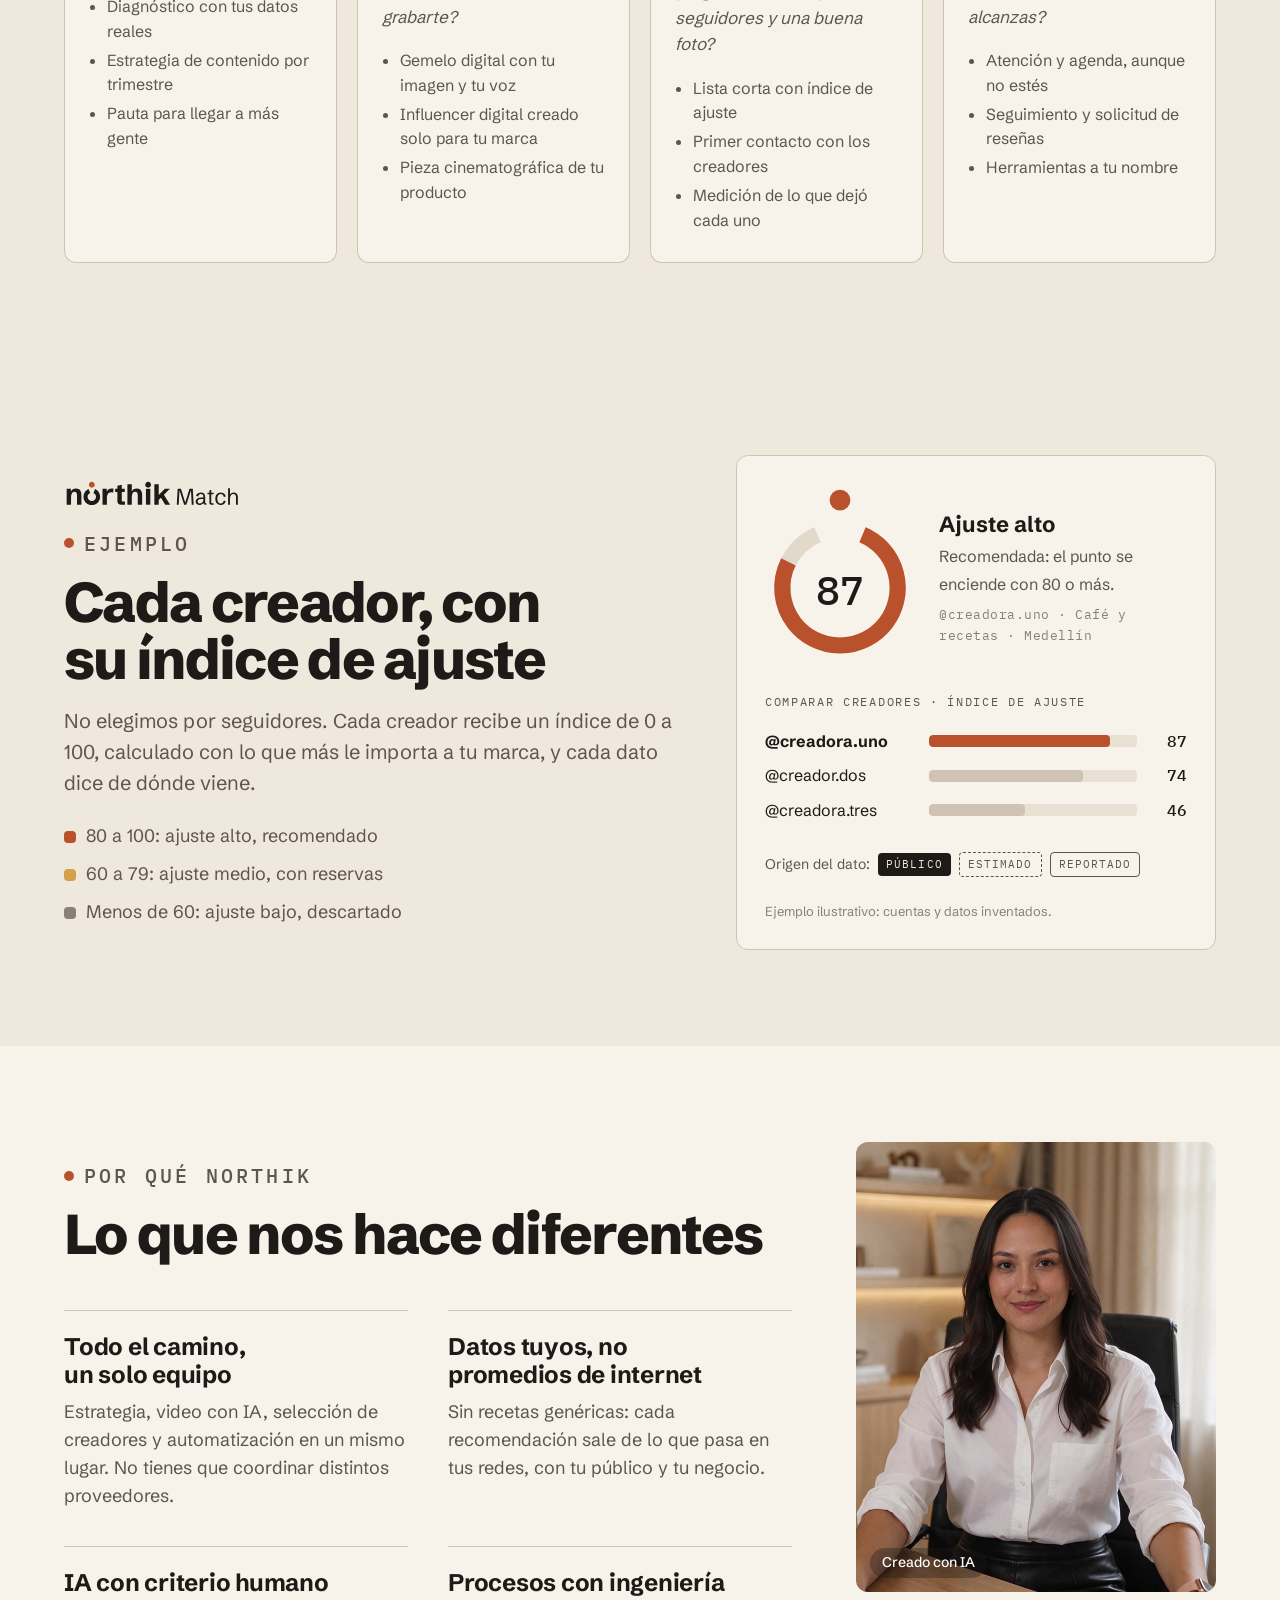
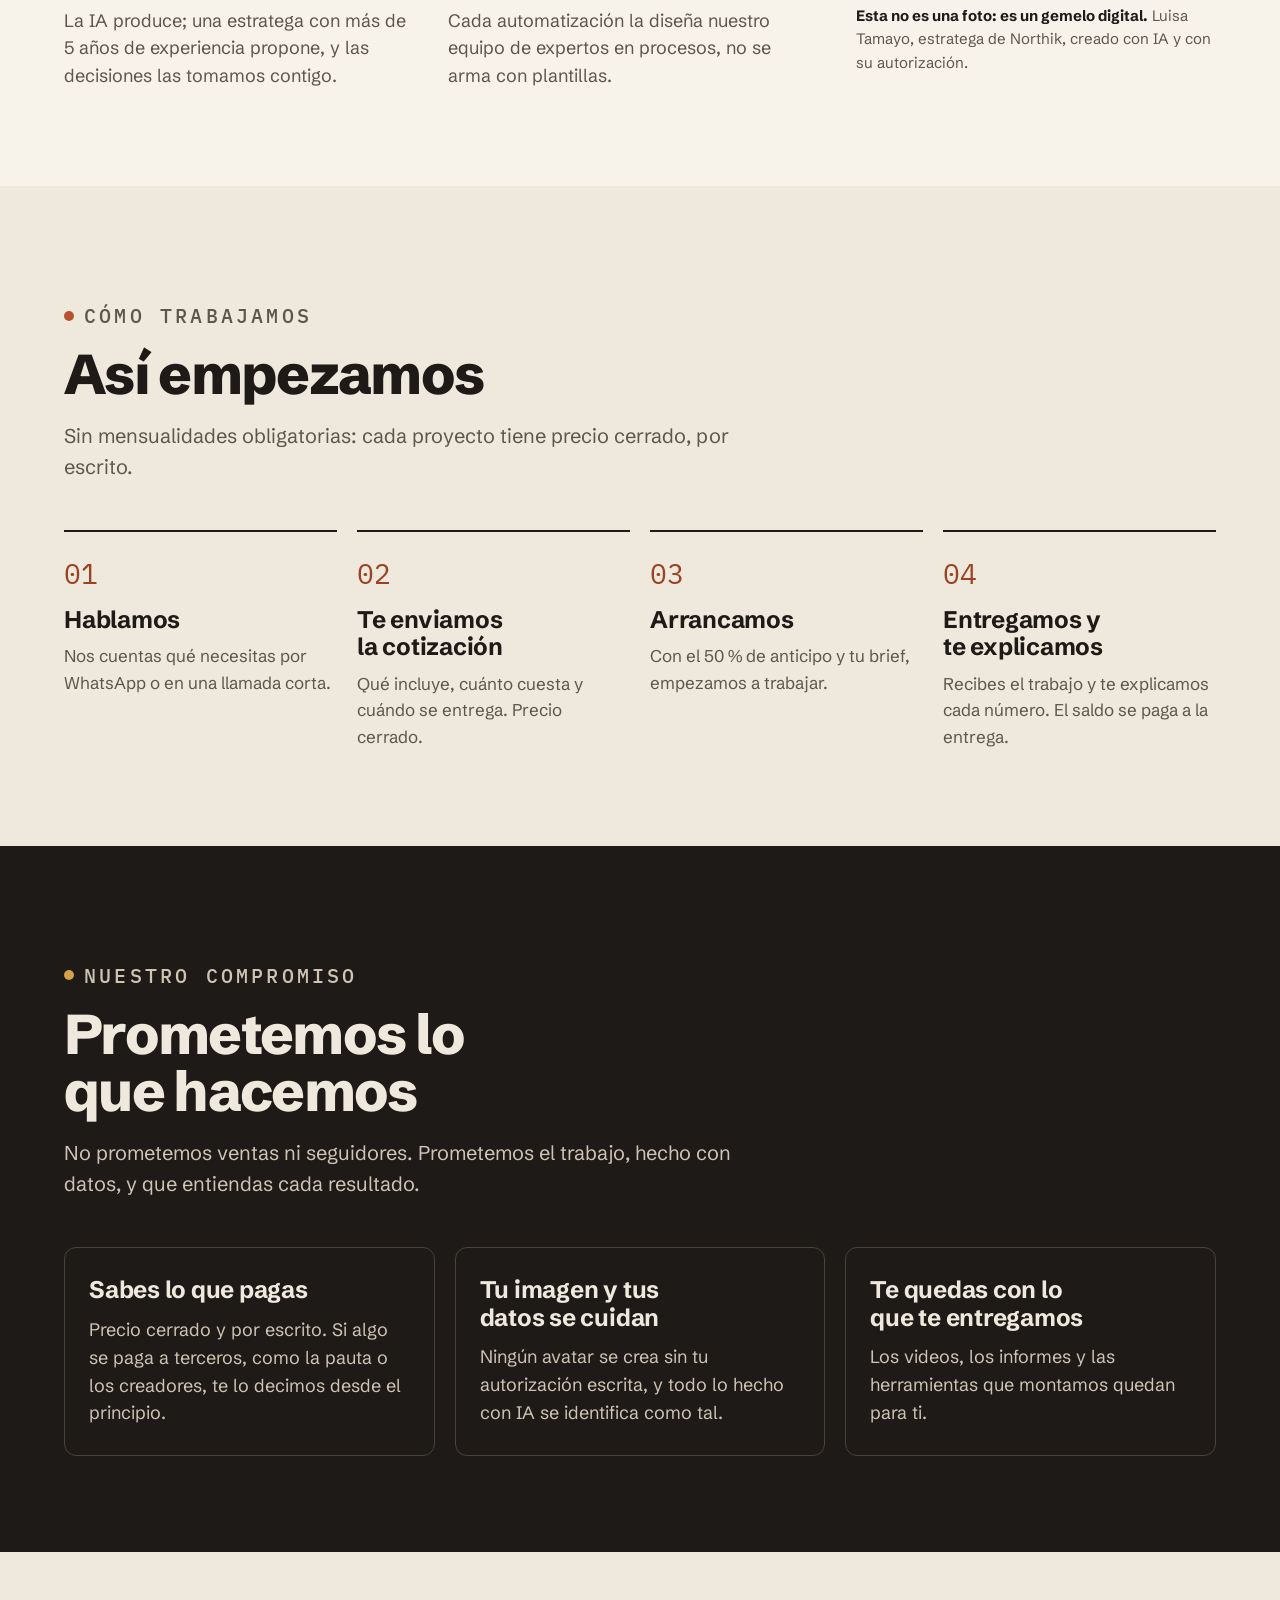
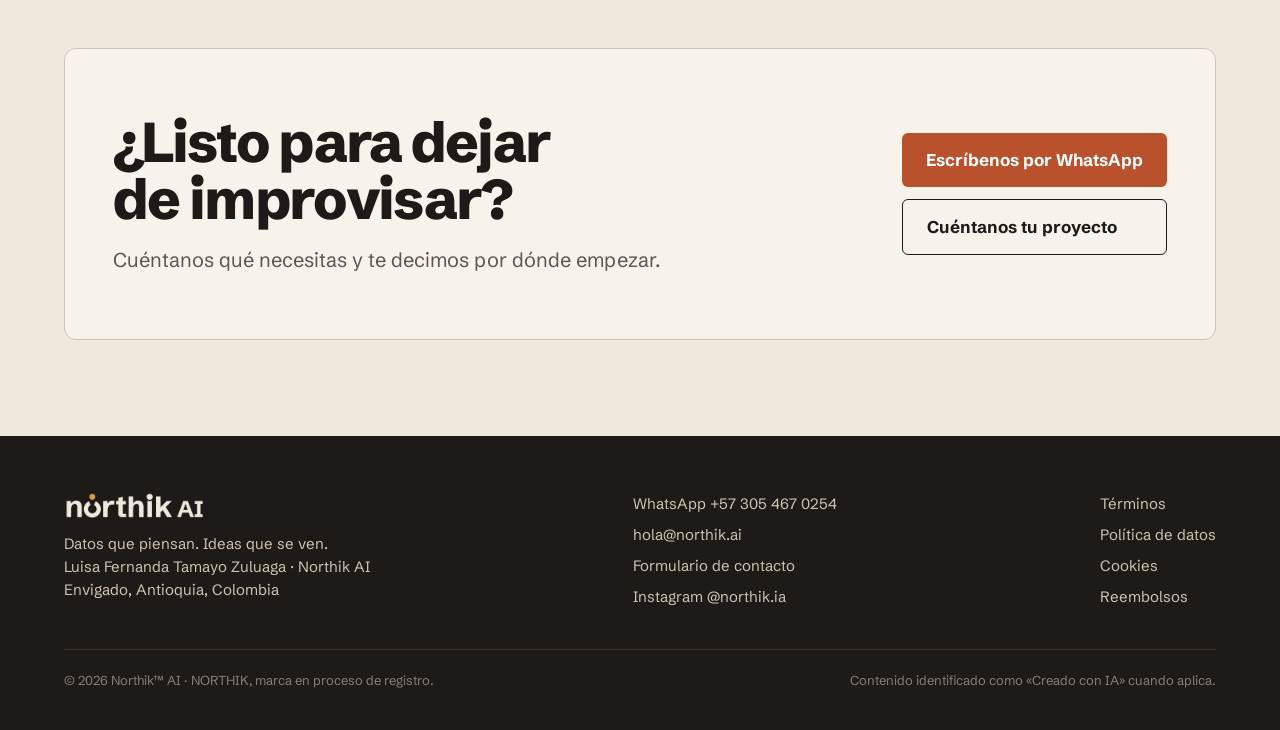
==== commit 5d66101f: "Flow pasa a Northik Works: inicio, formulario, programa y textos legales (solo el nombre) Los envíos" ====
--- a/index.html
+++ b/index.html
@@ -258,7 +258,7 @@
         </article>
         <article class="svc" style="--c:var(--salvia)">
           <span class="etapa">04 · Atiende</span>
-          <img src="/img/northik-flow.svg" alt="Northik Flow" width="200" height="30">
+          <img src="/img/northik-works.svg" alt="Northik Works" width="200" height="30">
           <h3>Nadie se queda sin respuesta</h3>
           <p class="pregunta">¿Se te quedan mensajes sin contestar cuando no alcanzas?</p>
           <ul><li>Atención y agenda, aunque no estés</li><li>Seguimiento y solicitud de reseñas</li><li>Herramientas a tu nombre</li></ul>
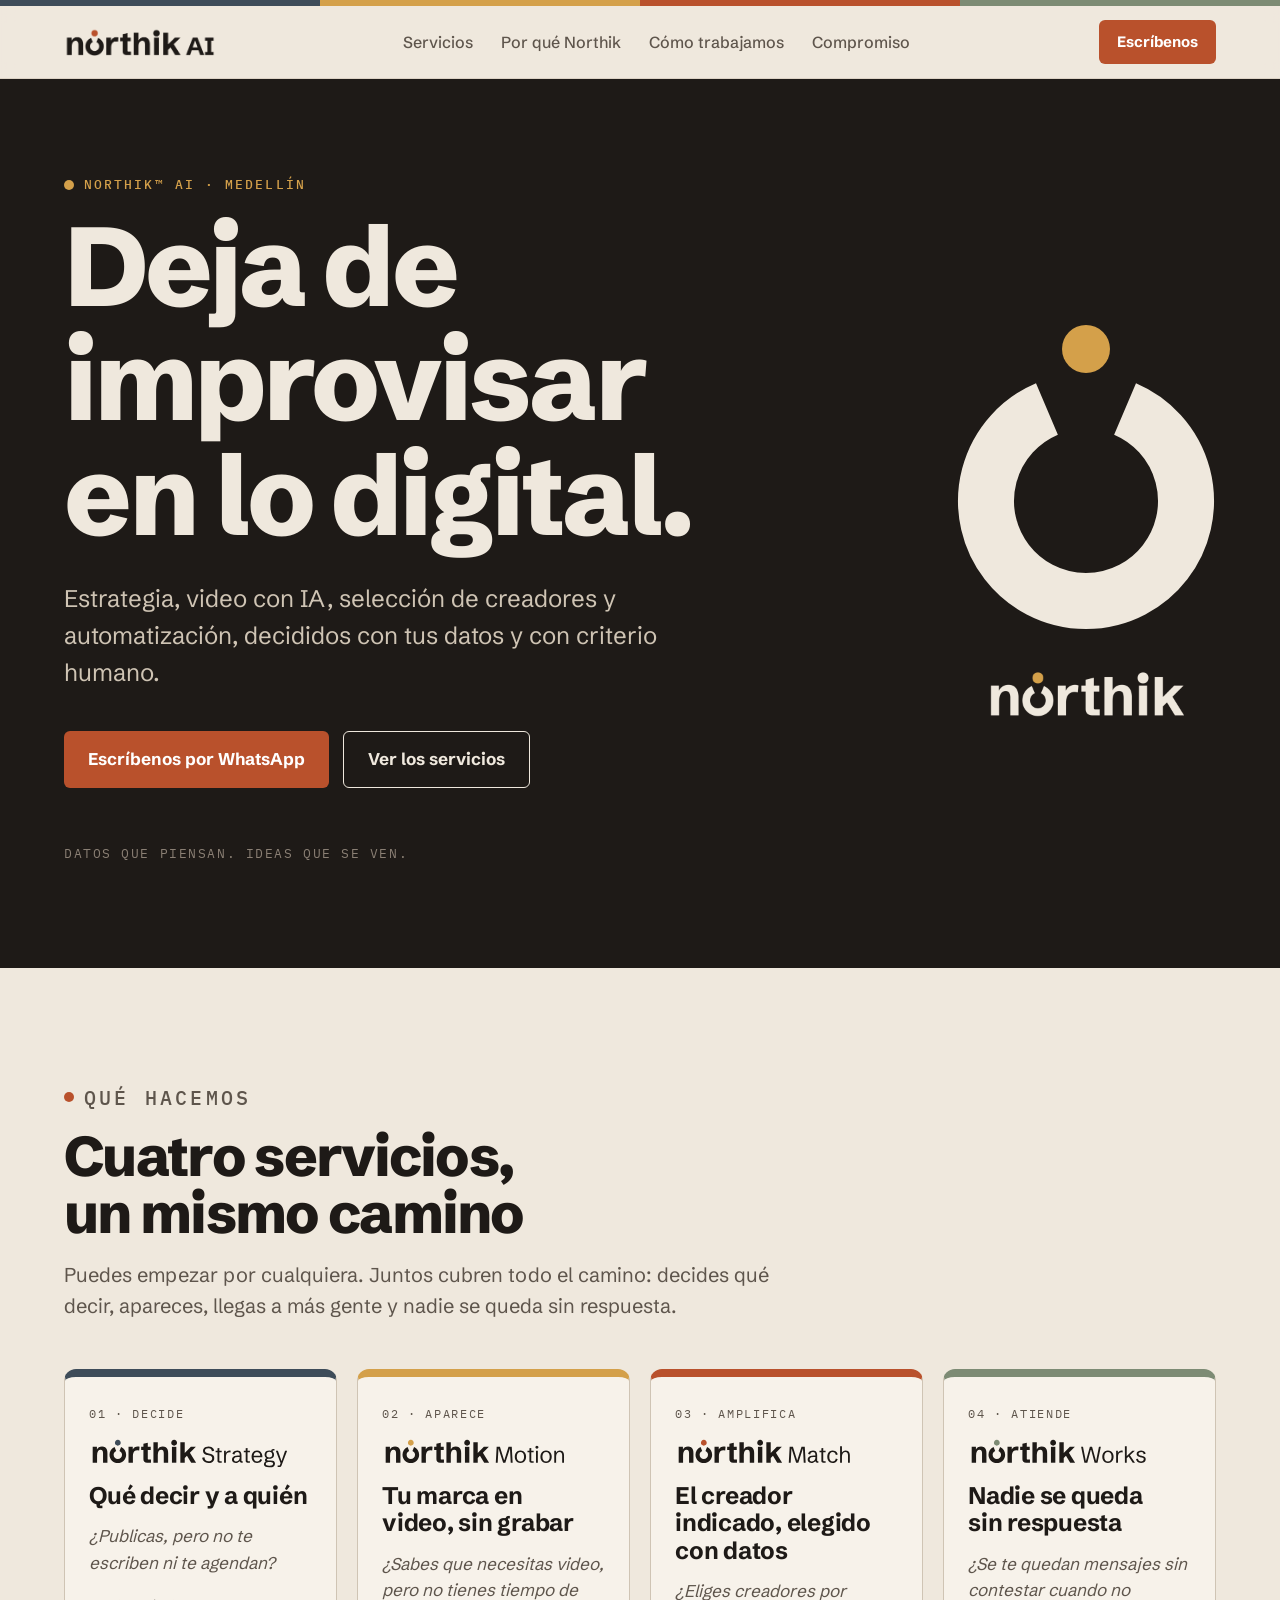
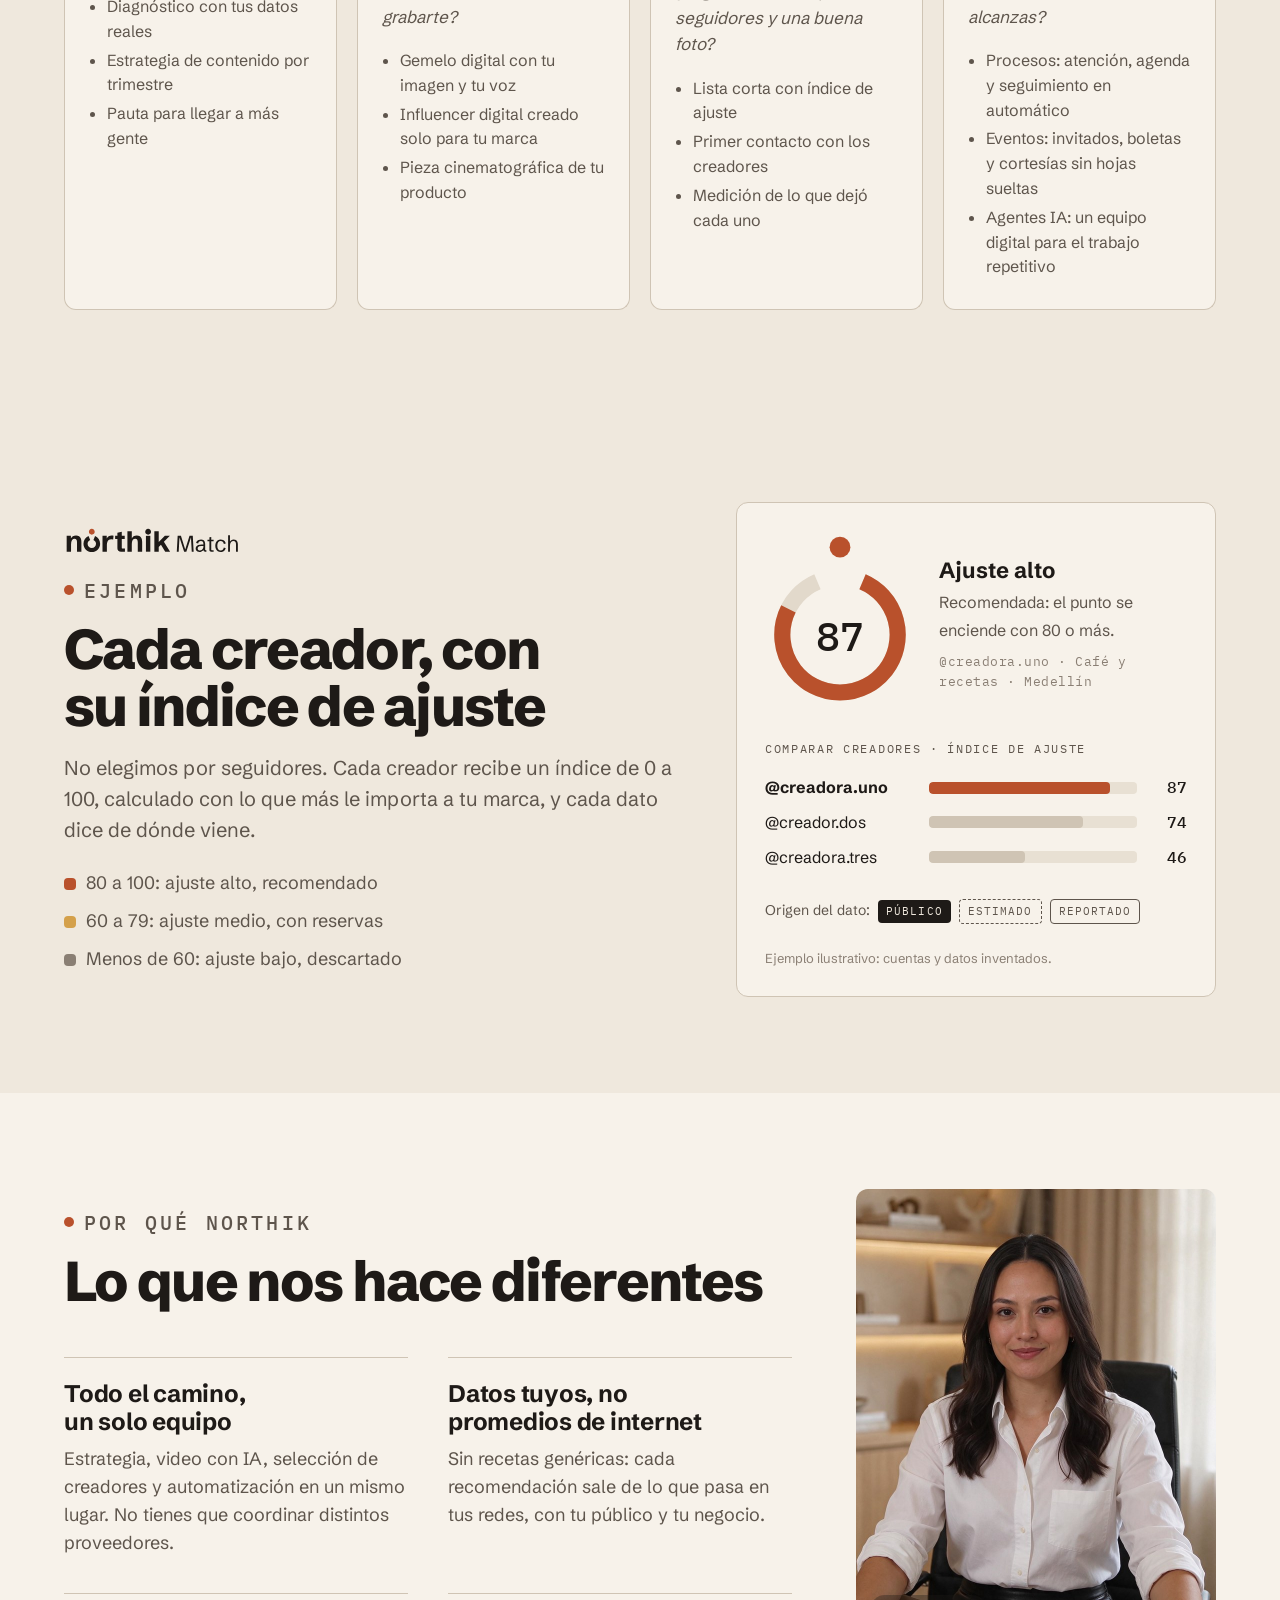
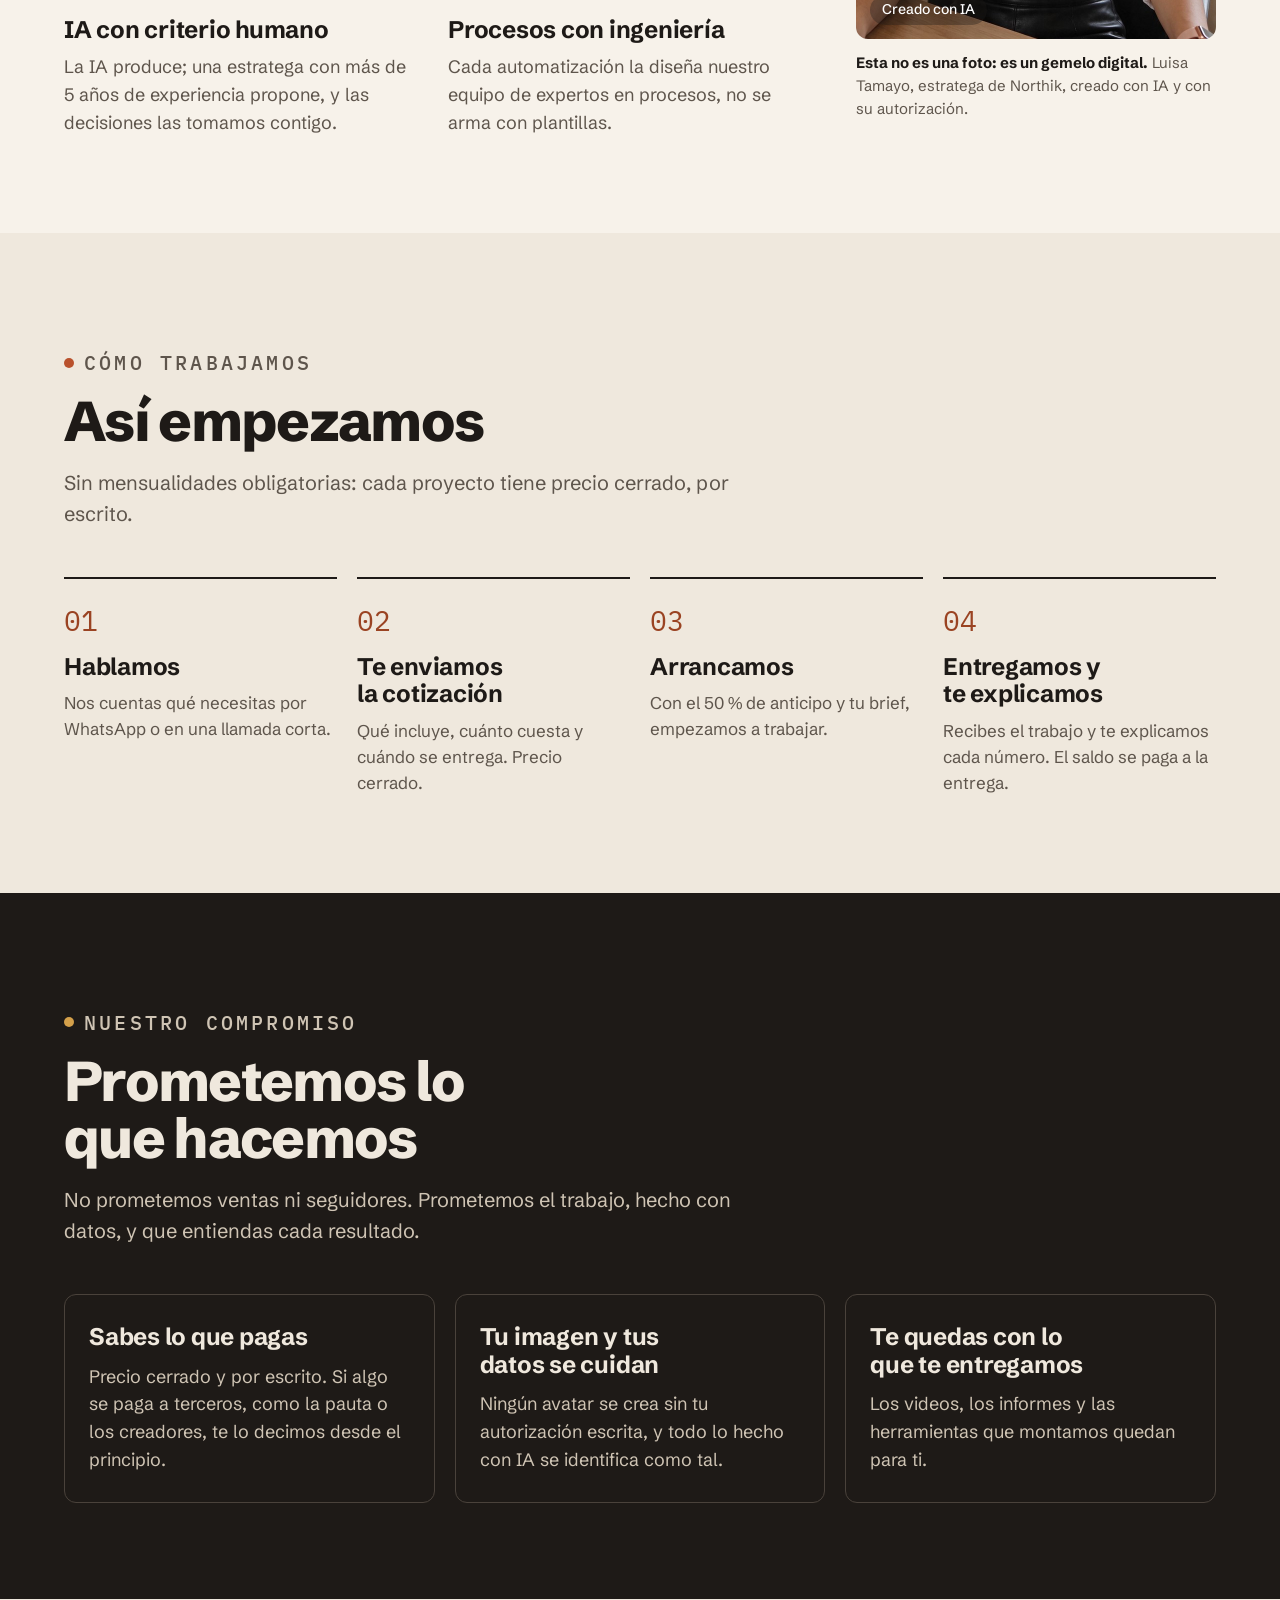
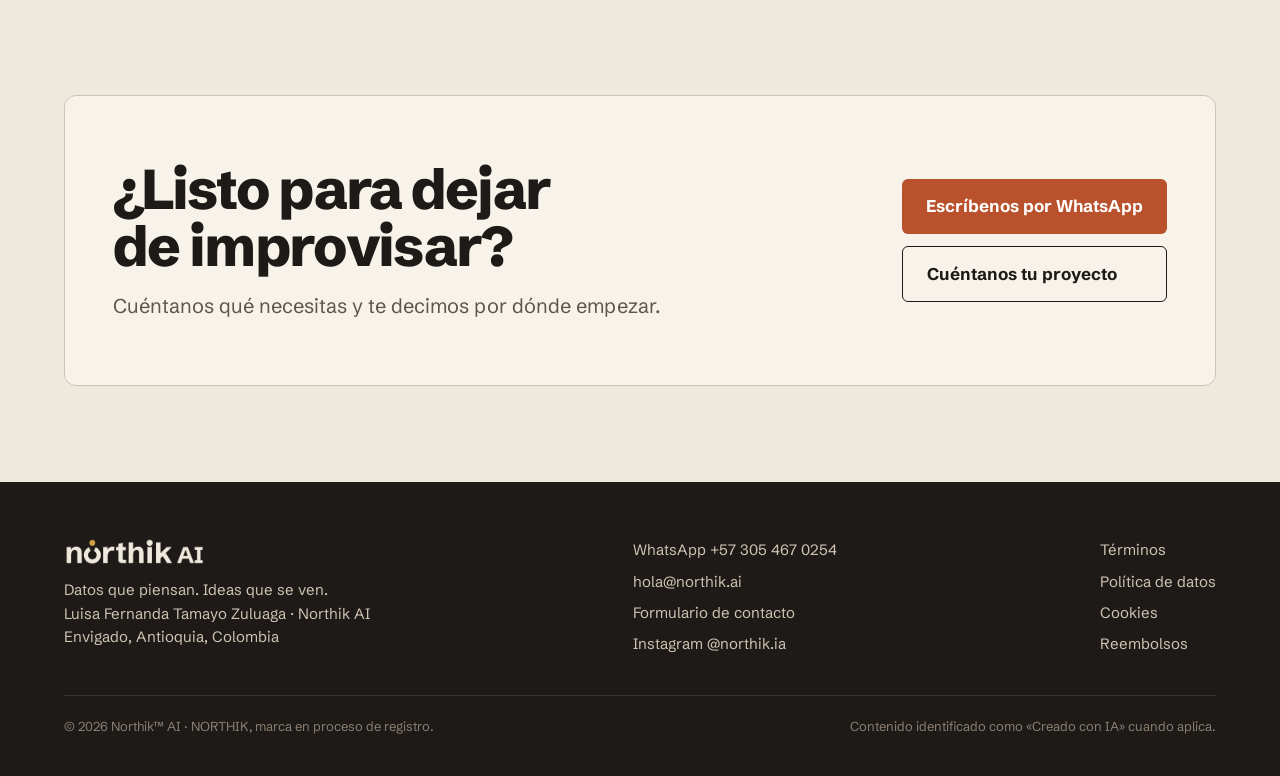
==== commit e932743e: "Inicio: puntos de la tarjeta de Works (Procesos, Eventos y Agentes IA) Co-Authored-By: Claude Opus 5" ====
--- a/index.html
+++ b/index.html
@@ -261,7 +261,7 @@
           <img src="/img/northik-works.svg" alt="Northik Works" width="200" height="30">
           <h3>Nadie se queda sin respuesta</h3>
           <p class="pregunta">¿Se te quedan mensajes sin contestar cuando no alcanzas?</p>
-          <ul><li>Atención y agenda, aunque no estés</li><li>Seguimiento y solicitud de reseñas</li><li>Herramientas a tu nombre</li></ul>
+          <ul><li>Procesos: atención, agenda y seguimiento en automático</li><li>Eventos: invitados, boletas y cortesías sin hojas sueltas</li><li>Agentes IA: un equipo digital para el trabajo repetitivo</li></ul>
         </article>
       </div>
     </div>
